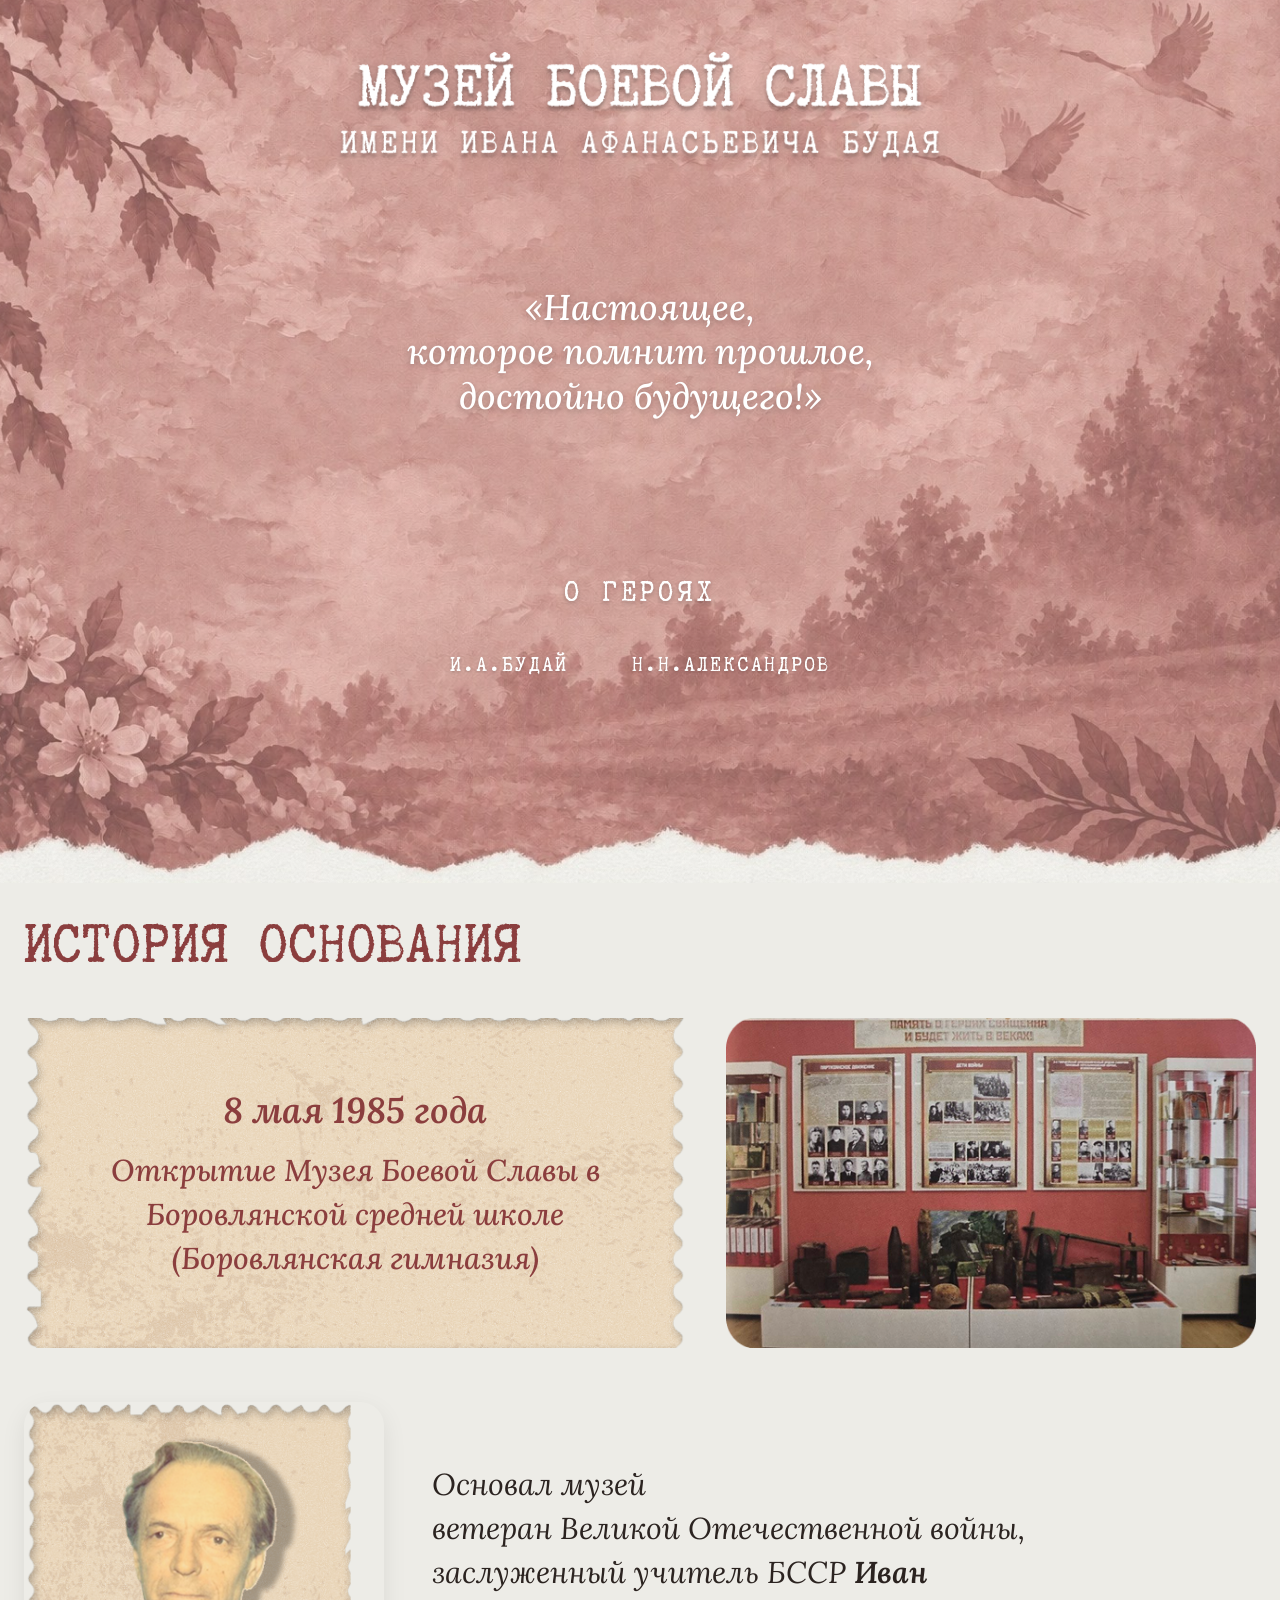
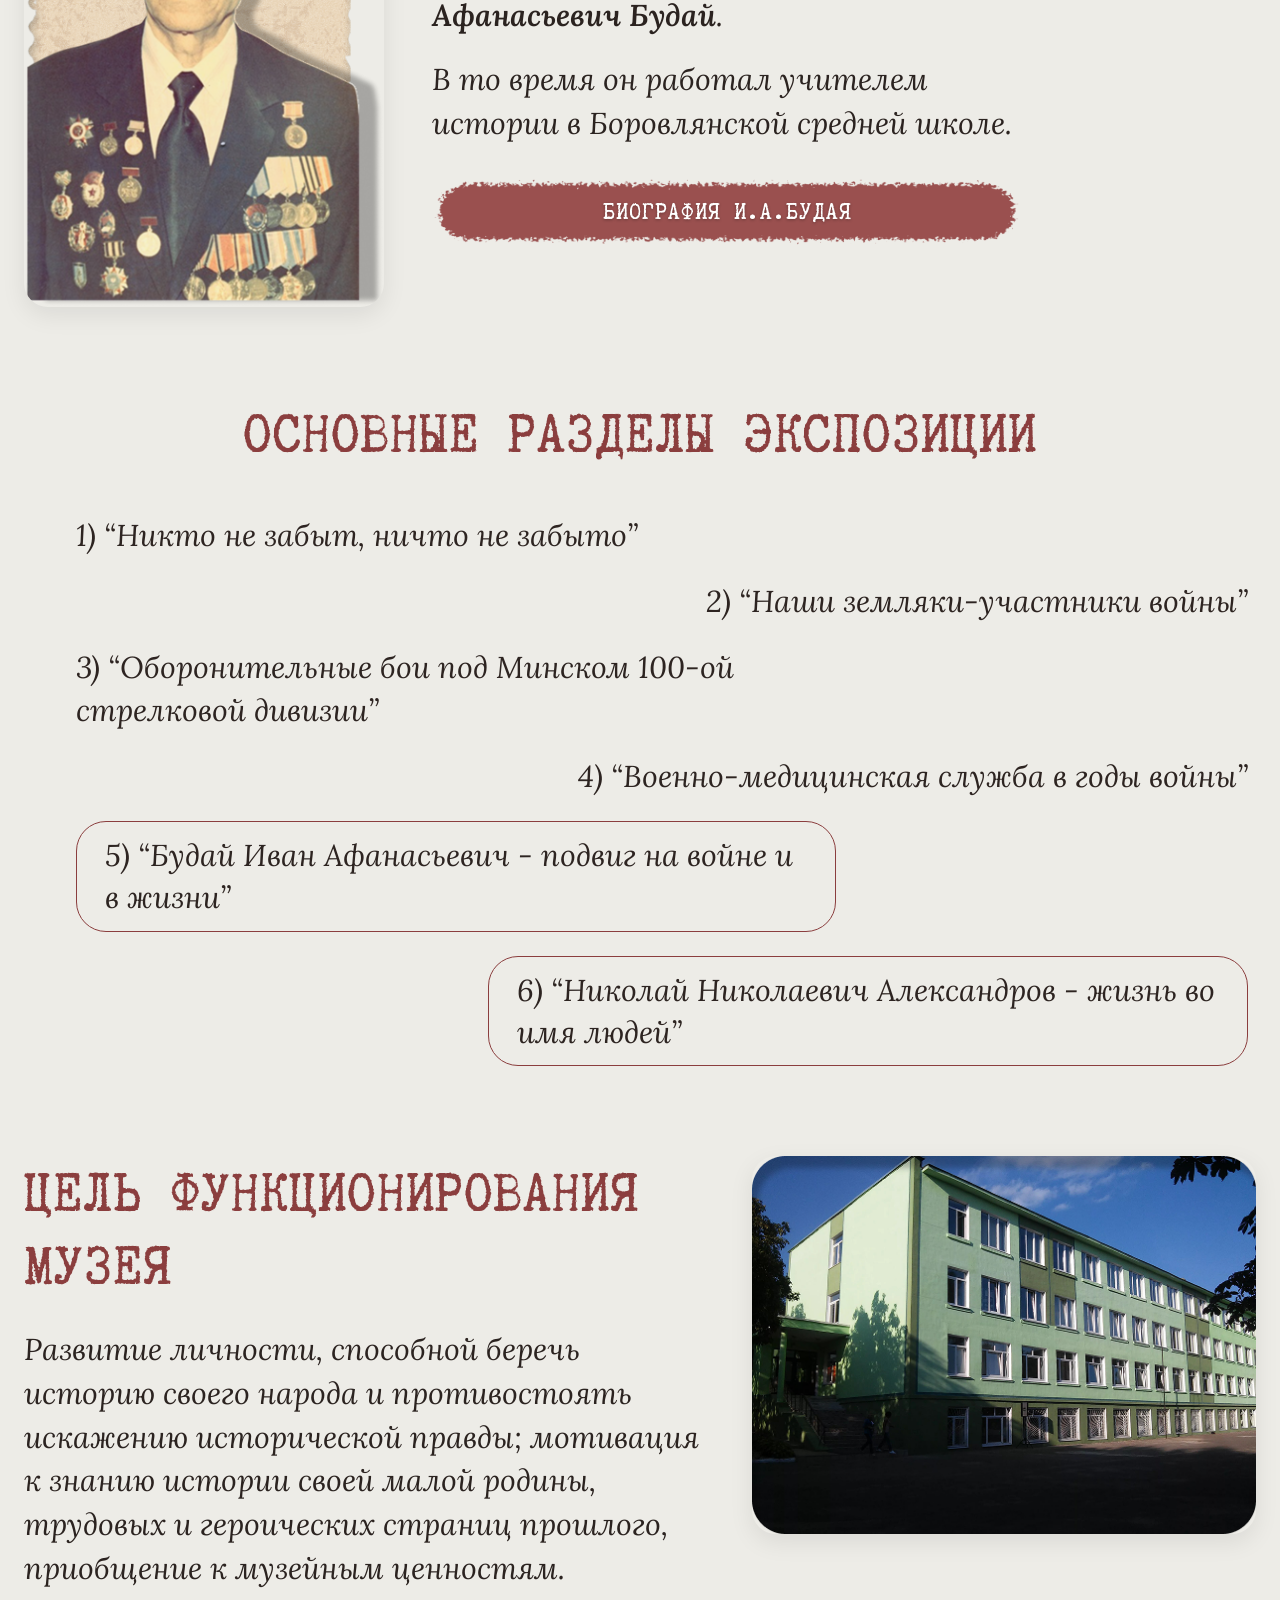
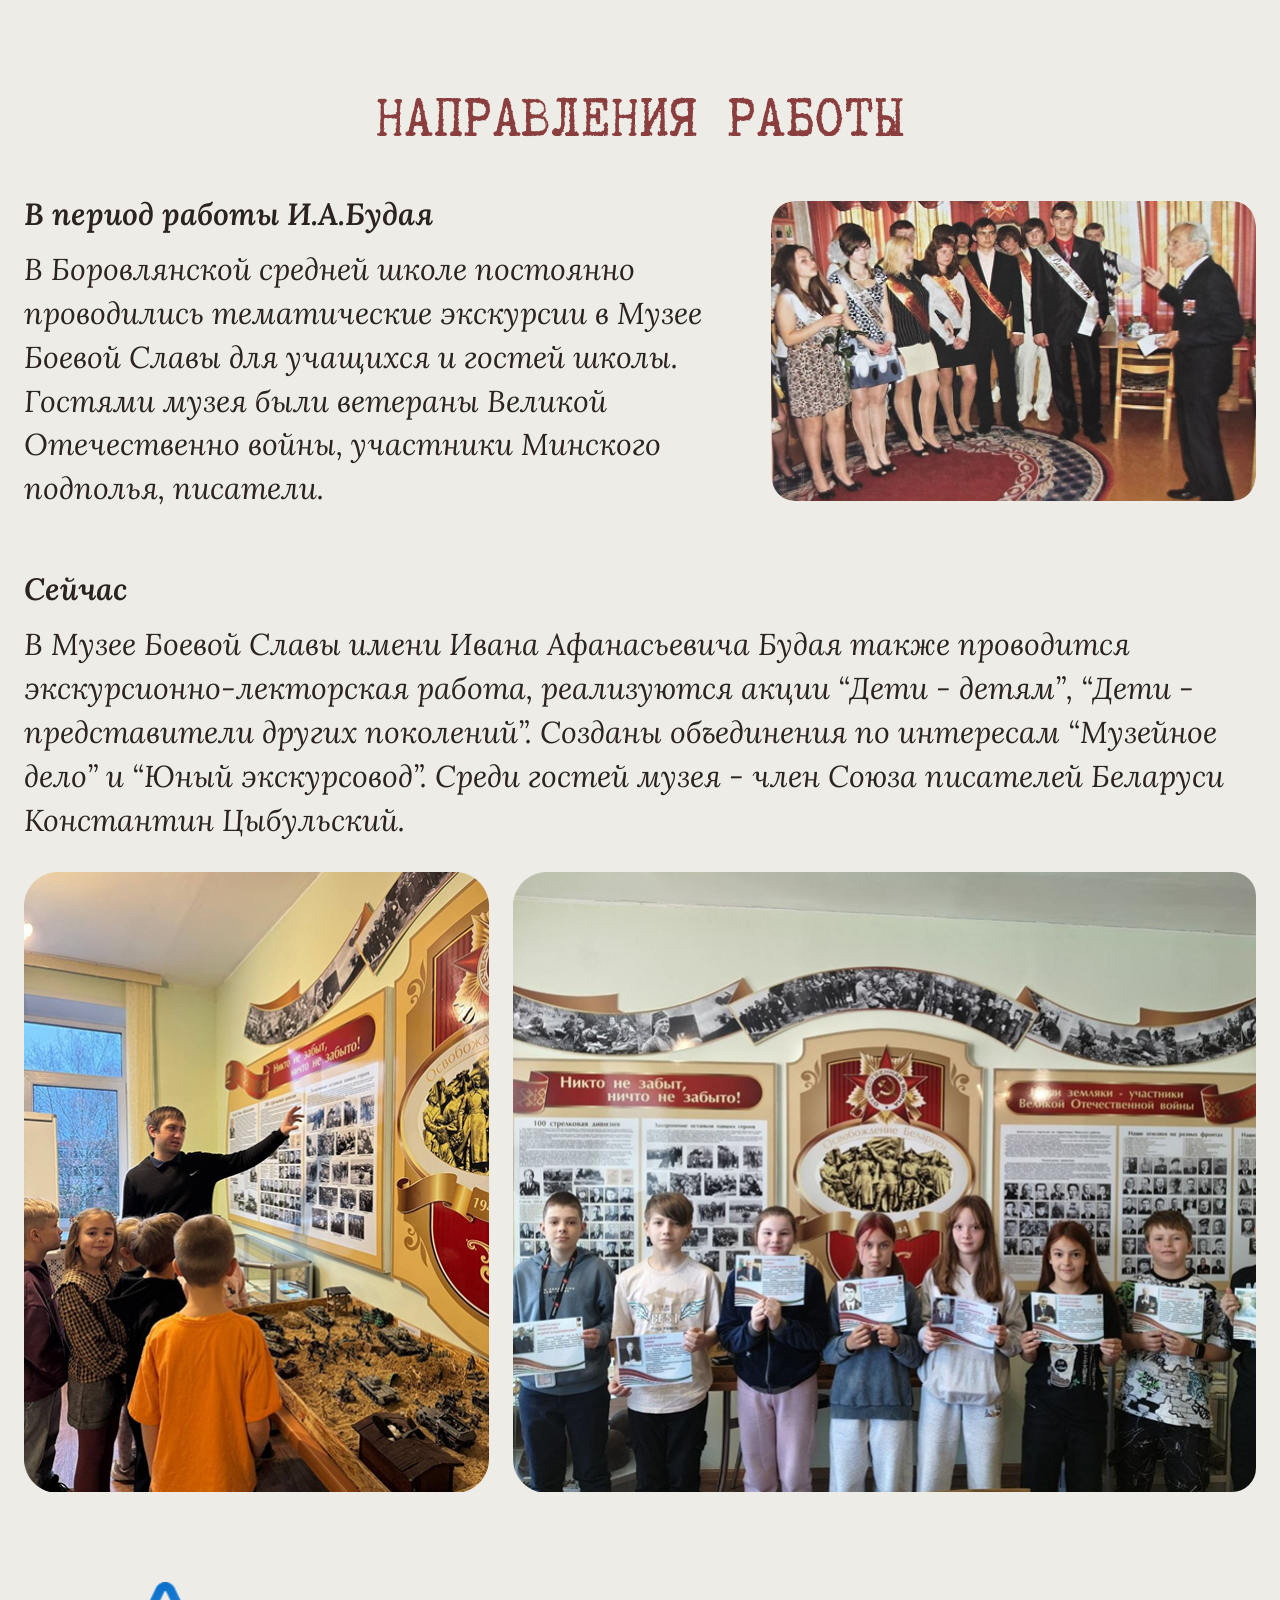
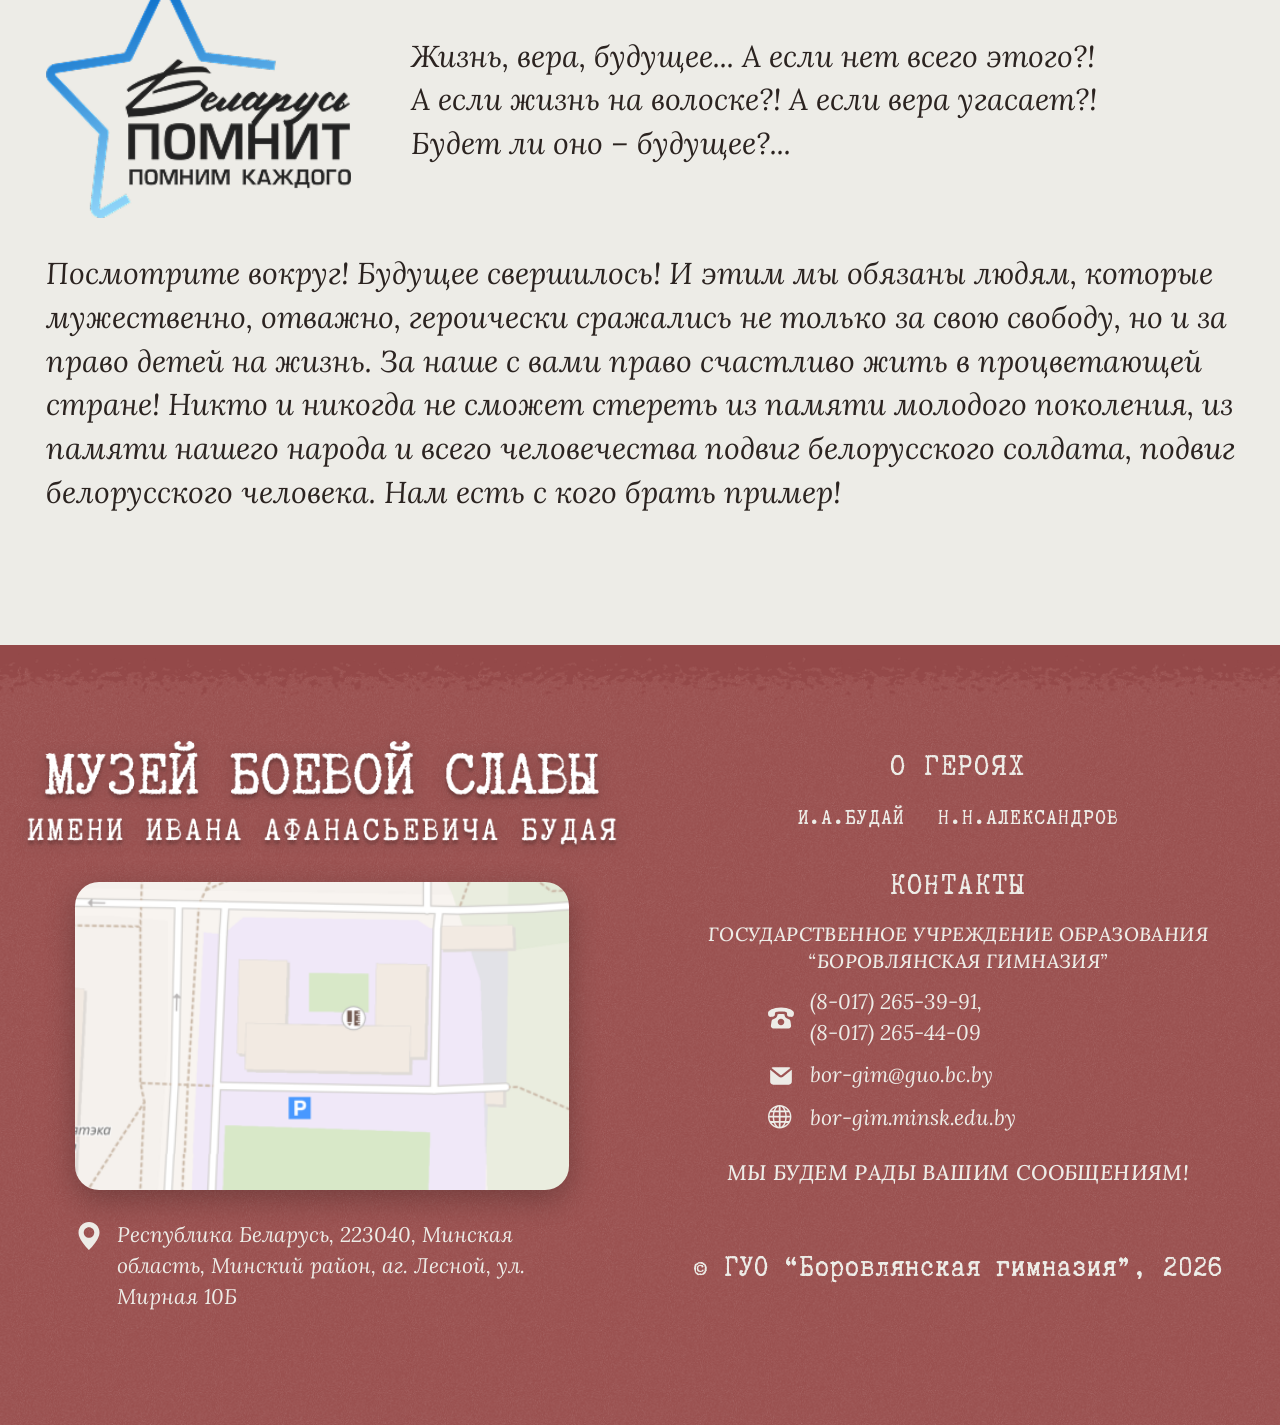
==== index.html @ c3d9b559 "Сайт музея Боевой Славы: вёрстка по новому прототипу" ====
<!DOCTYPE html>
<html lang="ru">
<head>
  <meta charset="UTF-8">
  <meta name="viewport" content="width=device-width, initial-scale=1.0">
  <title>Музей Боевой Славы имени Ивана Афанасьевича Будая</title>
  <meta name="description" content="Музей Боевой Славы имени Ивана Афанасьевича Будая в ГУО «Боровлянская гимназия» — история, экспозиция, герои.">
  <link rel="preload" as="image" href="assets/img/banner.png">
  <link rel="stylesheet" href="css/style.css?v=20261109-8">
  <link rel="icon" type="image/png" href="assets/img/logo.png">
</head>
<body>

  <!-- ======================================================================
       Шапка и главный баннер
       ====================================================================== -->
  <header class="header-banner">
    <div class="header-container">
      <a href="index.html" class="museum-logo" title="На главную">
        <img src="assets/img/logo.png" alt="Музей Боевой Славы имени Ивана Афанасьевича Будая" width="645" height="120">
      </a>

      <div class="header-quote">
        <div class="quote-text">
          «Настоящее,<br>
          которое помнит прошлое,<br>
          достойно будущего!»
        </div>
      </div>

      <nav class="header-heroes-nav" aria-label="Раздел героев">
        <div class="heroes-nav-title">О ГЕРОЯХ</div>
        <div class="heroes-buttons-row">
          <a href="budai.html" class="btn-hero-nav">И.А.БУДАЙ</a>
          <a href="aleksandrov.html" class="btn-hero-nav">Н.Н.АЛЕКСАНДРОВ</a>
        </div>
      </nav>
    </div>
  </header>

  <!-- ======================================================================
       Основное содержимое страницы
       ====================================================================== -->
  <main class="main-wrapper">

    <!-- Раздел: История основания -->
    <section class="section-block">
      <h2 class="section-title left">ИСТОРИЯ ОСНОВАНИЯ</h2>

      <div class="foundation-grid">
        <div class="paper-card home-foundation">
          <div class="date-badge">8 мая 1985 года</div>
          <div class="desc">
            Открытие Музея Боевой Славы в Боровлянской средней школе<br>
            (Боровлянская гимназия)
          </div>
        </div>

        <div class="carousel-wrapper" data-carousel="foundation">
          <div class="carousel-viewport">
            <div class="carousel-track">
              <div class="carousel-slide">
                <img src="assets/img/home/carousel_1/photo_1.png" alt="Экспозиция музея" width="572" height="358" loading="lazy" decoding="async">
              </div>
              <div class="carousel-slide">
                <img src="assets/img/home/carousel_1/photo_2.png" alt="Экспозиция музея" width="415" height="359" loading="lazy" decoding="async">
              </div>
              <div class="carousel-slide">
                <img src="assets/img/home/carousel_1/photo_3.png" alt="Экспозиция музея" width="511" height="359" loading="lazy" decoding="async">
              </div>
            </div>
          </div>
          <button class="carousel-btn prev" aria-label="Назад">
            <svg viewBox="0 0 24 24"><path d="M15.41 7.41L14 6l-6 6 6 6 1.41-1.41L10.83 12z"/></svg>
          </button>
          <button class="carousel-btn next" aria-label="Вперед">
            <svg viewBox="0 0 24 24"><path d="M10 6L8.59 7.41 13.17 12l-4.58 4.59L10 18l6-6z"/></svg>
          </button>
          <div class="carousel-dots"></div>
        </div>
      </div>

      <div class="founder-row">
        <img src="assets/img/home/portrait_budai.png" alt="Иван Афанасьевич Будай" class="founder-photo" data-caption="Основатель музея Иван Афанасьевич Будай" width="378" height="530" loading="lazy" decoding="async">
        <div class="founder-info">
          <p>Основал музей<br>ветеран Великой Отечественной войны, заслуженный учитель БССР <strong>Иван Афанасьевич Будай</strong>.</p>
          <p>В то время он работал учителем истории в Боровлянской средней школе.</p>
          <a href="budai.html" class="btn-bio-torn" title="Биография И.А.Будая">
            БИОГРАФИЯ И.А.БУДАЯ
          </a>
        </div>
      </div>
    </section>

    <!-- Раздел: Основные разделы экспозиции -->
    <section class="section-block">
      <h2 class="section-title center">ОСНОВНЫЕ РАЗДЕЛЫ ЭКСПОЗИЦИИ</h2>

      <div class="exposition-grid">
        <div class="expo-item">1) “Никто не забыт, ничто не забыто”</div>
        <div class="expo-item">2) “Наши земляки-участники войны”</div>
        <div class="expo-item">3) “Оборонительные бои под Минском 100-ой стрелковой дивизии”</div>
        <div class="expo-item">4) “Военно-медицинская служба в годы войны”</div>
        <a href="budai.html" class="expo-item pill-link">
          5) “Будай Иван Афанасьевич - подвиг на войне и в жизни”
        </a>
        <a href="aleksandrov.html" class="expo-item pill-link">
          6) “Николай Николаевич Александров - жизнь во имя людей”
        </a>
      </div>
    </section>

    <!-- Раздел: Цель функционирования музея -->
    <section class="section-block">
      <div class="purpose-grid">
        <div class="purpose-text-col">
          <h2 class="section-title left">ЦЕЛЬ ФУНКЦИОНИРОВАНИЯ МУЗЕЯ</h2>
          <div class="purpose-text">
            Развитие личности, способной беречь историю своего народа и противостоять искажению исторической правды; мотивация к знанию истории своей малой родины, трудовых и героических страниц прошлого, приобщение к музейным ценностям.
          </div>
        </div>
        <div>
          <img src="assets/img/home/gymnasium.png" alt="Здание Боровлянской гимназии" class="gymnasium-photo" data-caption="ГУО «Боровлянская гимназия»" width="508" height="381" loading="lazy" decoding="async">
        </div>
      </div>
    </section>

    <!-- Раздел: Направления работы -->
    <section class="section-block directions-block">
      <h2 class="section-title center">НАПРАВЛЕНИЯ РАБОТЫ</h2>

      <div class="direction-row">
        <div>
          <h3 class="subhead-title">В период работы И.А.Будая</h3>
          <p class="direction-text">
            В Боровлянской средней школе постоянно проводились тематические экскурсии в Музее Боевой Славы для учащихся и гостей школы. Гостями музея были ветераны Великой Отечественно войны, участники Минского подполья, писатели.
          </p>
        </div>

        <div class="carousel-wrapper" data-carousel="directions-past">
          <div class="carousel-viewport">
            <div class="carousel-track">
              <div class="carousel-slide">
                <img src="assets/img/home/carousel_2/photo_1.png" alt="Ветераны в музее" width="456" height="298" loading="lazy" decoding="async">
              </div>
              <div class="carousel-slide">
                <img src="assets/img/home/carousel_2/photo_2.png" alt="Ветераны в музее" width="391" height="298" loading="lazy" decoding="async">
              </div>
              <div class="carousel-slide">
                <img src="assets/img/home/carousel_2/photo_3.png" alt="Ветераны в музее" width="412" height="296" loading="lazy" decoding="async">
              </div>
              <div class="carousel-slide">
                <img src="assets/img/home/carousel_2/photo_4.png" alt="Ветераны в музее" width="400" height="298" loading="lazy" decoding="async">
              </div>
              <div class="carousel-slide">
                <img src="assets/img/home/carousel_2/photo_5.png" alt="Ветераны в музее" width="443" height="298" loading="lazy" decoding="async">
              </div>
              <div class="carousel-slide">
                <img src="assets/img/home/carousel_2/photo_6.png" alt="Ветераны в музее" width="493" height="296" loading="lazy" decoding="async">
              </div>
            </div>
          </div>
          <button class="carousel-btn prev" aria-label="Назад">
            <svg viewBox="0 0 24 24"><path d="M15.41 7.41L14 6l-6 6 6 6 1.41-1.41L10.83 12z"/></svg>
          </button>
          <button class="carousel-btn next" aria-label="Вперед">
            <svg viewBox="0 0 24 24"><path d="M10 6L8.59 7.41 13.17 12l-4.58 4.59L10 18l6-6z"/></svg>
          </button>
          <div class="carousel-dots"></div>
        </div>
      </div>

      <div class="direction-now-wrapper">
        <h3 class="subhead-title">Сейчас</h3>
        <p class="direction-text">
          В Музее Боевой Славы имени Ивана Афанасьевича Будая также проводится экскурсионно-лекторская работа, реализуются акции “Дети - детям”, “Дети - представители других поколений”. Созданы объединения по интересам “Музейное дело” и “Юный экскурсовод”. Среди гостей музея - член Союза писателей Беларуси Константин Цыбульский.
        </p>

        <div class="carousel-wrapper" data-carousel="directions-now">
          <div class="carousel-viewport">
            <div class="carousel-track">
              <div class="carousel-slide double-slide" style="--pair-cols: 464fr 827fr;">
                <img src="assets/img/home/carousel_3/photo_1.png" alt="Экскурсия в музее" width="464" height="619" loading="lazy" decoding="async">
                <img src="assets/img/home/carousel_3/photo_2.png" alt="Учащиеся в музее" width="827" height="620" loading="lazy" decoding="async">
              </div>
              <div class="carousel-slide double-slide">
                <img src="assets/img/home/carousel_3/photo_3.png" alt="Юные экскурсоводы" width="816" height="612" loading="lazy" decoding="async">
                <img src="assets/img/home/carousel_3/photo_4.png" alt="Экспозиция музея" width="816" height="612" loading="lazy" decoding="async">
              </div>
              <div class="carousel-slide double-slide is-single">
                <img src="assets/img/home/carousel_3/photo_5.png" alt="Награждение учащихся" width="837" height="617" loading="lazy" decoding="async">
              </div>
            </div>
          </div>
          <button class="carousel-btn prev" aria-label="Назад">
            <svg viewBox="0 0 24 24"><path d="M15.41 7.41L14 6l-6 6 6 6 1.41-1.41L10.83 12z"/></svg>
          </button>
          <button class="carousel-btn next" aria-label="Вперед">
            <svg viewBox="0 0 24 24"><path d="M10 6L8.59 7.41 13.17 12l-4.58 4.59L10 18l6-6z"/></svg>
          </button>
          <div class="carousel-dots"></div>
        </div>
      </div>
    </section>

    <!-- Раздел: Беларусь помнит -->
    <section class="section-block belarus-block">
      <div class="belarus-head">
        <img src="assets/img/belarus_pomnit_logo.png" alt="Беларусь помнит" class="belarus-logo" width="264" height="204" loading="lazy" decoding="async">
        <div class="belarus-quote">
          Жизнь, вера, будущее... А если нет всего этого?!<br>
          А если жизнь на волоске?! А если вера угасает?!<br>
          Будет ли оно – будущее?...
        </div>
      </div>
      <p class="belarus-text">
        Посмотрите вокруг! Будущее свершилось! И этим мы обязаны людям, которые мужественно, отважно, героически сражались не только за свою свободу, но и за право детей на жизнь. За наше с вами право счастливо жить в процветающей стране! Никто и никогда не сможет стереть из памяти молодого поколения, из памяти нашего народа и всего человечества подвиг белорусского солдата, подвиг белорусского человека. Нам есть с кого брать пример!
      </p>
    </section>

  </main>

  <!-- ======================================================================
       Подвал сайта (Footer)
       ====================================================================== -->
  <footer class="site-footer">
    <div class="footer-container">
      <div class="footer-main-grid">
        <!-- Левая колонка: Карта и адрес -->
        <div class="footer-left-col">
          <a href="index.html" class="museum-logo" title="На главную">
            <img src="assets/img/logo.png" alt="Музей Боевой Славы" width="645" height="120" loading="lazy" decoding="async">
          </a>

          <div class="footer-map-frame">
            <iframe
              src="https://yandex.by/map-widget/v1/?ll=27.683663%2C54.008259&z=16&pt=27.683663%2C54.008259%2Cpm2rdm&lang=ru_RU"
              title="Боровлянская гимназия на карте"
              allowfullscreen></iframe>
          </div>

          <div class="footer-address">
            <img src="assets/img/icons/geo.svg" alt="Адрес" loading="lazy" decoding="async">
            <span>Республика Беларусь, 223040, Минская область, Минский район, аг. Лесной, ул. Мирная 10Б</span>
          </div>
        </div>

        <!-- Правая колонка: Навигация и контакты -->
        <div class="footer-right-col">
          <div class="footer-nav-block">
            <div class="footer-block-title">О ГЕРОЯХ</div>
            <div class="footer-hero-links">
              <a href="budai.html">И.А.БУДАЙ</a>
              <a href="aleksandrov.html">Н.Н.АЛЕКСАНДРОВ</a>
            </div>
          </div>

          <div class="footer-contacts-block">
            <div class="footer-block-title">КОНТАКТЫ</div>
            <div class="footer-contacts-sub">ГОСУДАРСТВЕННОЕ УЧРЕЖДЕНИЕ ОБРАЗОВАНИЯ “БОРОВЛЯНСКАЯ ГИМНАЗИЯ”</div>

            <div class="footer-contact-row">
              <img src="assets/img/icons/phone.svg" alt="Телефон" loading="lazy" decoding="async">
              <span>(8-017) 265-39-91,<br>(8-017) 265-44-09</span>
            </div>

            <a href="mailto:bor-gim@guo.bc.by" class="footer-contact-row">
              <img src="assets/img/icons/email.svg" alt="Email" loading="lazy" decoding="async">
              <span>bor-gim@guo.bc.by</span>
            </a>

            <a href="https://bor-gim.minsk.edu.by" target="_blank" rel="noopener" class="footer-contact-row">
              <img src="assets/img/icons/website.svg" alt="Сайт" loading="lazy" decoding="async">
              <span>bor-gim.minsk.edu.by</span>
            </a>

            <div class="footer-welcome-msg">МЫ БУДЕМ РАДЫ ВАШИМ СООБЩЕНИЯМ!</div>
          </div>

          <div class="footer-copyright">
            &copy; ГУО “Боровлянская гимназия”, 2026
          </div>
        </div>
      </div>
    </div>
  </footer>

  <script src="js/script.js"></script>
</body>
</html>
---- css/style.css ----
/* ==========================================================================
   Музей Боевой Славы им. И. А. Будая — Стили
   Шрифты проекта: Truetypewriter PolyglOTT + Lora
   ========================================================================== */

@font-face {
  font-family: 'Truetypewriter';
  src: url('../fonts/Truetypewriter PolyglOTT.ttf') format('truetype');
  font-weight: normal;
  font-style: normal;
  font-display: swap;
}

@font-face {
  font-family: 'Lora';
  src: url('../fonts/Lora-Regular.ttf') format('truetype');
  font-weight: 400;
  font-style: normal;
  font-display: swap;
}

@font-face {
  font-family: 'Lora';
  src: url('../fonts/Lora-Italic.ttf') format('truetype');
  font-weight: 400;
  font-style: italic;
  font-display: swap;
}

@font-face {
  font-family: 'Lora';
  src: url('../fonts/Lora-Medium.ttf') format('truetype');
  font-weight: 500;
  font-style: normal;
  font-display: swap;
}

@font-face {
  font-family: 'Lora';
  src: url('../fonts/Lora-MediumItalic.ttf') format('truetype');
  font-weight: 500;
  font-style: italic;
  font-display: swap;
}

@font-face {
  font-family: 'Lora';
  src: url('../fonts/Lora-SemiBold.ttf') format('truetype');
  font-weight: 600;
  font-style: normal;
  font-display: swap;
}

@font-face {
  font-family: 'Lora';
  src: url('../fonts/Lora-SemiBoldItalic.ttf') format('truetype');
  font-weight: 600;
  font-style: italic;
  font-display: swap;
}

@font-face {
  font-family: 'Lora';
  src: url('../fonts/Lora-Bold.ttf') format('truetype');
  font-weight: 700;
  font-style: normal;
  font-display: swap;
}

@font-face {
  font-family: 'Lora';
  src: url('../fonts/Lora-BoldItalic.ttf') format('truetype');
  font-weight: 700;
  font-style: italic;
  font-display: swap;
}

:root {
  --bg-cream: #EDECE7;
  --red-terracotta: #944949;
  --red-dark: #7a3535;
  --red-title: #8B3E3E;
  --red-paper: #8B3E3E;
  --text-dark: #2B2320;
  --text-muted: #5A4E48;
  --text-white: #EDECE7;
  --font-typewriter: 'Truetypewriter', 'Courier New', monospace;
  --font-serif: 'Lora', Georgia, 'Times New Roman', serif;
  --container-width: 1376px;
  --radius-sm: 8px;
  --radius-md: 16px;
  --radius-lg: 24px;
  --radius-pill: 9999px;
  --shadow-card: 0 8px 24px rgba(0, 0, 0, 0.08);
  --shadow-hover: 0 12px 32px rgba(0, 0, 0, 0.14);
  --body-size: clamp(20px, 2.36vw, 34px);
}

*, *::before, *::after {
  box-sizing: border-box;
  margin: 0;
  padding: 0;
}

html {
  scroll-behavior: smooth;
  font-size: 16px;
}

body {
  background-color: var(--bg-cream);
  color: var(--text-dark);
  font-family: var(--font-serif);
  font-size: var(--body-size);
  font-style: italic;
  line-height: 1.45;
  -webkit-font-smoothing: antialiased;
  -moz-osx-font-smoothing: grayscale;
  overflow-x: hidden;
}

img {
  max-width: 100%;
  height: auto;
  display: block;
}

a {
  color: inherit;
  text-decoration: none;
}

/* ==========================================================================
   Header & Banner (с эффектом оторванной бумаги)
   ========================================================================== */
.header-banner {
  position: relative;
  width: 100%;
  min-height: 883px;
  background-image: url('../assets/img/banner.png');
  background-repeat: no-repeat;
  background-position: center bottom;
  background-size: cover;
  background-color: #B98782;
  display: flex;
  flex-direction: column;
  align-items: center;
  justify-content: flex-start;
  padding-top: 52px;
  padding-bottom: 0;
}

.header-container {
  width: 100%;
  max-width: var(--container-width);
  padding: 0 24px;
  display: flex;
  flex-direction: column;
  align-items: center;
  text-align: center;
}

.museum-logo {
  display: inline-block;
  margin-bottom: 112px;
  transition: transform 0.25s ease, opacity 0.25s ease;
}

.museum-logo:hover {
  transform: scale(1.02);
  opacity: 0.95;
}

.museum-logo img {
  width: 606px;
  max-width: 100%;
  height: auto;
  filter: drop-shadow(0 2px 8px rgba(0, 0, 0, 0.15));
}

.header-quote {
  position: relative;
  display: flex;
  align-items: center;
  justify-content: center;
  gap: 18px;
  max-width: 900px;
  min-height: 150px;
  margin-bottom: 140px;
}

.quote-icon {
  width: 30px;
  height: 30px;
  flex-shrink: 0;
  opacity: 0.95;
}

.quote-icon.quote-start {
  align-self: flex-start;
  margin-top: -4px;
}

.quote-icon.quote-end {
  align-self: flex-end;
  margin-bottom: -4px;
}

.quote-text {
  font-family: var(--font-serif);
  font-style: italic;
  font-size: clamp(26px, 2.8vw, 40px);
  line-height: 1.25;
  color: #FFFFFF;
  text-shadow: 0 2px 6px rgba(0, 0, 0, 0.25);
  font-weight: 500;
  text-align: center;
}

.quote-text strong {
  font-weight: 700;
  font-style: italic;
  display: block;
  letter-spacing: 0.3px;
}

.header-heroes-nav {
  display: flex;
  flex-direction: column;
  align-items: center;
  gap: 22px;
}

.heroes-nav-title {
  font-family: var(--font-typewriter);
  font-style: normal;
  font-size: clamp(24px, 2.65vw, 38px);
  letter-spacing: 4px;
  color: #FFFFFF;
  text-transform: uppercase;
  text-shadow: 0 2px 4px rgba(0, 0, 0, 0.25);
}

.heroes-buttons-row {
  display: flex;
  gap: 44px;
  align-items: center;
  justify-content: center;
  flex-wrap: wrap;
}

.btn-hero-nav {
  display: inline-flex;
  align-items: center;
  justify-content: center;
  padding: 8px 10px;
  border-radius: var(--radius-pill);
  font-family: var(--font-typewriter);
  font-style: normal;
  font-size: clamp(18px, 1.9vw, 27px);
  letter-spacing: 2px;
  color: #FFFFFF;
  border: none;
  background-color: transparent;
  transition: all 0.25s ease;
  text-shadow: 0 1px 3px rgba(0, 0, 0, 0.2);
  cursor: pointer;
}

.btn-hero-nav:hover {
  color: #FFFFFF;
  text-shadow: 0 1px 3px rgba(0, 0, 0, 0.45);
}

.btn-hero-nav.active {
  background-color: var(--red-terracotta);
  padding: 12px 28px;
  box-shadow: 0 4px 14px rgba(100, 30, 30, 0.4);
}

/* ==========================================================================
   Main Content Layout
   ========================================================================== */
.main-wrapper {
  width: 100%;
  max-width: var(--container-width);
  margin: 0 auto;
  padding: 24px 24px 90px 24px;
}

.section-block {
  margin-bottom: 90px;
}

.section-block:last-child {
  margin-bottom: 40px;
}

.section-title {
  font-family: var(--font-typewriter);
  font-style: normal;
  color: var(--red-title);
  font-size: clamp(32px, 5vw, 72px);
  line-height: 1.14;
  letter-spacing: 1px;
  text-transform: uppercase;
  margin-bottom: 38px;
  font-weight: normal;
}

.section-title.center {
  text-align: center;
}

.section-title.left {
  text-align: left;
}

.subhead-title {
  font-family: var(--font-serif);
  font-weight: 600;
  font-style: italic;
  font-size: clamp(23px, 2.4vw, 34px);
  color: var(--text-dark);
  margin-bottom: 12px;
}

/* ==========================================================================
   Paper Parchment Cards
   ========================================================================== */
.paper-card {
  position: relative;
  background-repeat: no-repeat;
  background-size: 100% 100%;
  background-position: center;
  display: flex;
  flex-direction: column;
  justify-content: center;
  box-sizing: border-box;
  font-weight: 500;
  font-style: italic;
  color: var(--red-paper);
  font-size: var(--body-size);
  line-height: 1.45;
}

.paper-card strong,
.paper-card b {
  font-weight: 600;
  color: var(--red-paper);
}

.paper-card.home-foundation {
  background-image: url('../assets/img/home/paper_1.png');
  width: 100%;
  min-height: 330px;
  padding: 44px 52px;
  text-align: center;
}

.paper-card.home-foundation .date-badge {
  font-family: var(--font-serif);
  font-style: italic;
  font-size: clamp(28px, 2.8vw, 40px);
  font-weight: 600;
  color: var(--red-paper);
  margin-bottom: 12px;
}

.paper-card.home-foundation .desc {
  font-family: var(--font-serif);
  font-style: italic;
  font-size: var(--body-size);
  font-weight: 500;
  line-height: 1.45;
  color: var(--red-paper);
}

/* Budai paper cards */
.paper-card.budai-p1 {
  background-image: url('../assets/img/budai/paper_1.png');
  min-height: 260px;
  padding: 36px 48px;
  margin-top: 16px;
  text-align: center;
  font-size: var(--body-size);
}

.paper-card.budai-p2 {
  background-image: url('../assets/img/budai/paper_2.png');
  min-height: 700px;
  padding: 48px 46px;
  font-size: var(--body-size);
  line-height: 1.45;
}

.paper-card.budai-p3 {
  background-image: url('../assets/img/budai/paper_3.png');
  width: 100%;
  min-height: 380px;
  padding: 50px 58px;
  margin: 34px 0;
  font-size: var(--body-size);
  line-height: 1.45;
  text-align: center;
}

/* Aleksandrov paper cards */
.paper-card.alek-p1 {
  background-image: url('../assets/img/aleksandrov/paper_1.png');
  width: 100%;
  min-height: 320px;
  padding: 46px 66px;
  margin: 30px 0;
  font-size: var(--body-size);
  line-height: 1.45;
  text-align: center;
}

.paper-card.alek-p2 {
  background-image: url('../assets/img/aleksandrov/paper_2.png');
  width: 100%;
  min-height: 320px;
  padding: 46px 66px;
  margin: 30px 0;
  font-size: var(--body-size);
  line-height: 1.45;
  text-align: center;
}

/* ==========================================================================
   Home Page Specific Sections
   ========================================================================== */
.foundation-grid {
  display: grid;
  grid-template-columns: 1.25fr 1fr;
  gap: 40px;
  align-items: center;
  margin-bottom: 54px;
}

.founder-row {
  display: grid;
  grid-template-columns: 360px 1fr;
  gap: 48px;
  align-items: center;
}

.founder-photo {
  width: 100%;
  border-radius: var(--radius-lg);
  box-shadow: var(--shadow-card);
  transition: transform 0.3s ease;
  cursor: pointer;
}

.founder-photo:hover {
  transform: scale(1.02);
}

.founder-info {
  display: flex;
  flex-direction: column;
  gap: 20px;
  max-width: 720px;
}

.founder-info p {
  font-size: var(--body-size);
  line-height: 1.45;
  color: var(--text-dark);
  max-width: 600px;
}

.founder-info strong {
  font-weight: 600;
}

.btn-bio-torn {
  display: inline-flex;
  align-items: center;
  justify-content: center;
  background-image: url('../assets/img/home/button_bio_budai.png');
  background-repeat: no-repeat;
  background-size: 100% 100%;
  width: 590px;
  max-width: 100%;
  height: 68px;
  color: #FFFFFF;
  font-family: var(--font-typewriter);
  font-style: normal;
  font-size: clamp(20px, 2.1vw, 30px);
  letter-spacing: 1px;
  text-shadow: 0 1px 3px rgba(0, 0, 0, 0.3);
  margin-top: 12px;
  transition: transform 0.25s ease, filter 0.25s ease;
  cursor: pointer;
}

.btn-bio-torn:hover {
  transform: translateY(-2px) scale(1.02);
  filter: brightness(1.08);
}

/* Sections of Exposition — расположение как в прототипе */
.exposition-grid {
  display: flex;
  flex-direction: column;
  gap: 24px;
  margin: 44px 0;
}

.expo-item {
  font-family: var(--font-serif);
  font-size: clamp(22px, 2.36vw, 34px);
  font-style: italic;
  font-weight: 400;
  color: #2D2421;
  line-height: 1.4;
  display: flex;
  align-items: center;
  width: fit-content;
  max-width: 760px;
}

.exposition-grid > .expo-item:nth-child(odd) {
  align-self: flex-start;
  margin-left: 52px;
}

.exposition-grid > .expo-item:nth-child(even) {
  align-self: flex-end;
  margin-right: 8px;
}

.expo-item.pill-link {
  display: inline-flex;
  padding: 12px 28px;
  border: 1.5px solid var(--red-title);
  border-radius: 30px;
  transition: all 0.25s ease;
  text-decoration: none;
  cursor: pointer;
  background-color: transparent;
}

.expo-item.pill-link:hover {
  background-color: var(--red-terracotta);
  border-color: var(--red-terracotta);
  color: #FFFFFF;
}

/* Museum Purpose */
.purpose-grid {
  display: grid;
  grid-template-columns: 1.35fr 1fr;
  gap: 48px;
  align-items: start;
}

.purpose-text-col .section-title {
  margin-bottom: 26px;
}

.purpose-text {
  font-size: var(--body-size);
  line-height: 1.45;
  color: var(--text-dark);
  font-style: italic;
}

.gymnasium-photo {
  width: 100%;
  border-radius: var(--radius-lg);
  box-shadow: var(--shadow-card);
  cursor: pointer;
  transition: transform 0.3s ease;
}

.gymnasium-photo:hover {
  transform: scale(1.02);
}

/* Work Directions */
.directions-block {
  margin-top: 30px;
}

.direction-row {
  display: grid;
  grid-template-columns: 1.45fr 1fr;
  gap: 44px;
  align-items: center;
  margin-bottom: 56px;
}

.direction-text {
  font-size: var(--body-size);
  line-height: 1.45;
  font-style: italic;
}

.direction-now-wrapper {
  margin-top: 40px;
}

.direction-now-wrapper .direction-text {
  margin-bottom: 30px;
}

/* Блок «Беларусь помнит» */
.belarus-block {
  margin-top: 10px;
  padding-left: 22px;
}

.belarus-head {
  display: flex;
  align-items: center;
  gap: 60px;
  margin-bottom: 34px;
}

.belarus-logo {
  width: 305px;
  max-width: 100%;
  flex-shrink: 0;
}

.belarus-quote {
  font-size: var(--body-size);
  line-height: 1.45;
  font-style: italic;
  color: var(--text-dark);
}

.belarus-text {
  font-size: var(--body-size);
  line-height: 1.45;
  font-style: italic;
  color: var(--text-dark);
}

/* ==========================================================================
   Carousels (Sliders)
   ========================================================================== */
.carousel-wrapper {
  position: relative;
  width: 100%;
  border-radius: var(--radius-lg);
  overflow: hidden;
  background-color: transparent;
}

.carousel-viewport {
  width: 100%;
  overflow: hidden;
  position: relative;
}

.carousel-track {
  display: flex;
  transition: transform 0.45s cubic-bezier(0.25, 1, 0.5, 1);
  will-change: transform;
}

.carousel-slide {
  min-width: 100%;
  flex-shrink: 0;
  position: relative;
}

.carousel-slide img {
  width: 100%;
  height: 330px;
  object-fit: cover;
  object-position: center;
  display: block;
  cursor: zoom-in;
  border-radius: var(--radius-lg);
  transition: transform 0.3s ease;
}

.carousel-slide img:hover {
  transform: scale(1.015);
}

.carousel-wrapper[data-carousel="directions-past"] .carousel-slide img {
  height: 300px;
}

/* Нижняя карусель на главной — две фотографии в полный размер */
.carousel-wrapper[data-carousel="directions-now"] {
  border-radius: 0;
  overflow: visible;
}

.carousel-wrapper[data-carousel="directions-now"] .carousel-viewport {
  overflow: hidden;
  border-radius: var(--radius-lg);
}

.carousel-slide.double-slide {
  display: grid;
  grid-template-columns: var(--pair-cols, 1fr 1fr);
  gap: 24px;
  align-items: stretch;
  height: 620px;
}

.carousel-slide.double-slide img {
  width: 100%;
  height: 100%;
  object-fit: cover;
  object-position: center;
  border-radius: var(--radius-lg);
}

.carousel-slide.double-slide.is-single {
  display: flex;
  justify-content: center;
  align-items: stretch;
  background-color: transparent;
}

.carousel-slide.double-slide.is-single img {
  width: auto;
  max-width: 100%;
  height: 100%;
  object-fit: contain;
}

.carousel-btn {
  position: absolute;
  top: 50%;
  transform: translateY(-50%);
  width: 48px;
  height: 48px;
  border-radius: 50%;
  background-color: rgba(43, 35, 32, 0.55);
  border: 1.5px solid rgba(255, 255, 255, 0.75);
  color: #FFFFFF;
  display: flex;
  align-items: center;
  justify-content: center;
  cursor: pointer;
  z-index: 10;
  transition: opacity 0.25s ease, background-color 0.25s ease;
  backdrop-filter: blur(4px);
  opacity: 0;
}

.carousel-wrapper:hover .carousel-btn,
.carousel-wrapper:focus-within .carousel-btn {
  opacity: 1;
}

.carousel-btn:hover {
  background-color: var(--red-terracotta);
  border-color: #FFFFFF;
}

.carousel-btn.prev {
  left: 16px;
}

.carousel-btn.next {
  right: 16px;
}

.carousel-btn svg {
  width: 22px;
  height: 22px;
  fill: currentColor;
}

.carousel-dots {
  display: none;
}

/* ==========================================================================
   Biography Pages Styles (Budai & Aleksandrov)
   ========================================================================== */
.bio-top-grid {
  display: grid;
  grid-template-columns: 360px 1fr;
  gap: 52px;
  align-items: flex-start;
  margin-bottom: 32px;
}

.bio-portrait {
  width: 100%;
  height: auto;
  border-radius: var(--radius-lg);
  box-shadow: var(--shadow-card);
  cursor: zoom-in;
  transition: transform 0.3s ease;
}

.bio-portrait:hover {
  transform: scale(1.02);
}

.bio-paragraphs {
  display: flex;
  flex-direction: column;
  gap: 24px;
}

.bio-paragraphs p {
  font-size: var(--body-size);
  line-height: 1.55;
  color: var(--text-dark);
  font-style: italic;
}

.bio-paragraphs strong {
  font-weight: 600;
}

.two-col-layout {
  display: grid;
  grid-template-columns: 1fr 1fr;
  gap: 40px;
  align-items: center;
  margin: 30px 0;
}

.two-col-layout--text-wide {
  grid-template-columns: 1.55fr 1fr;
}

.photo-caption-block {
  display: flex;
  flex-direction: column;
  align-items: center;
  text-align: center;
  margin: 24px 0;
}

.photo-caption-block img {
  border-radius: var(--radius-lg);
  box-shadow: var(--shadow-card);
  cursor: zoom-in;
  margin-bottom: 12px;
  transition: transform 0.3s ease;
  max-width: 100%;
  height: auto;
}

.photo-caption-block img:hover {
  transform: scale(1.02);
}

.photo-caption-block .caption-text {
  font-size: clamp(21px, 2.1vw, 30px);
  font-style: italic;
  font-weight: 500;
  color: var(--red-paper);
  line-height: 1.4;
}

/* Две фотографии рядом, как в прототипе */
.duo-photo-row {
  display: flex;
  justify-content: center;
  align-items: flex-start;
  gap: 24px;
  flex-wrap: wrap;
}

.duo-photo-row img {
  height: 460px;
  width: auto;
  max-width: 100%;
  border-radius: var(--radius-lg);
  box-shadow: var(--shadow-card);
  cursor: zoom-in;
  object-fit: contain;
}

/* Фото с подписью сбоку */
.photo-side-caption {
  display: grid;
  grid-template-columns: 1.05fr 1fr;
  gap: 44px;
  align-items: center;
  margin: 34px 0;
}

.photo-side-caption img {
  width: 100%;
  height: auto;
  border-radius: var(--radius-lg);
  box-shadow: var(--shadow-card);
  cursor: zoom-in;
}

.photo-side-caption .caption-text {
  font-size: clamp(21px, 2.1vw, 30px);
  font-style: italic;
  font-weight: 500;
  color: var(--red-paper);
  text-align: center;
  line-height: 1.4;
}

.photo-side-caption--wide {
  grid-template-columns: 1.4fr 1fr;
}

/* Удостоверение главного онколога */
.certificate-block {
  max-width: 1020px;
  margin: 34px auto;
}

.certificate-block img {
  width: 100%;
  height: auto;
}

/* Две фотографии с одинаковой высотой */
.photo-grid-2col.photos-equal {
  grid-template-columns: 587fr 673fr;
  align-items: start;
}

.photo-grid-2col.photos-equal .photo-caption-block {
  margin: 0;
}

.photo-grid-2col.photos-equal .photo-caption-block img {
  width: 100%;
  height: 435px;
  object-fit: cover;
  object-position: center;
}

/* Timeline Activity */
.timeline-list {
  display: flex;
  flex-direction: column;
  gap: 34px;
  margin: 44px 0;
  max-width: 100%;
  text-align: left;
}

.timeline-item-title {
  font-family: var(--font-typewriter);
  font-style: normal;
  font-size: clamp(27px, 2.65vw, 38px);
  color: var(--text-dark);
  margin-bottom: 6px;
  text-align: center;
}

.timeline-item-desc {
  font-size: var(--body-size);
  line-height: 1.5;
  color: var(--text-dark);
  font-style: italic;
}

/* Photo Grids */
.photo-grid-2x2 {
  display: grid;
  grid-template-columns: 1fr 1fr;
  gap: 24px;
  margin: 40px 0;
  align-items: start;
}

.photo-grid-2x2 img {
  width: 100%;
  height: auto;
  border-radius: var(--radius-lg);
  box-shadow: var(--shadow-card);
  cursor: zoom-in;
  transition: transform 0.3s ease;
}

.photo-grid-2x2 img:hover {
  transform: scale(1.025);
}

/* Мозаика из четырёх фото (страница Будая) */
.photo-grid-mosaic {
  display: grid;
  grid-template-columns: repeat(6, 1fr);
  gap: 24px;
  margin: 40px auto;
  max-width: 1130px;
  align-items: start;
}

.photo-grid-mosaic img {
  width: 100%;
  height: auto;
  border-radius: var(--radius-lg);
  box-shadow: var(--shadow-card);
  cursor: zoom-in;
  transition: transform 0.3s ease;
}

.photo-grid-mosaic img:hover {
  transform: scale(1.02);
}

.photo-grid-mosaic img:nth-child(1) { grid-column: span 2; }
.photo-grid-mosaic img:nth-child(2) { grid-column: span 4; }
.photo-grid-mosaic img:nth-child(3) { grid-column: span 4; }
.photo-grid-mosaic img:nth-child(4) { grid-column: span 2; }

.photo-grid-2col {
  display: grid;
  grid-template-columns: 1fr 1fr;
  gap: 24px;
  margin: 40px 0;
  align-items: start;
}

.photo-grid-2col img {
  width: 100%;
  height: auto;
  border-radius: var(--radius-lg);
  box-shadow: var(--shadow-card);
  cursor: zoom-in;
  transition: transform 0.3s ease;
}

.photo-grid-2col img:hover {
  transform: scale(1.025);
}

/* Awards block */
.awards-block {
  max-width: 100%;
  margin: 0 auto;
  text-align: center;
}

.awards-subtitle {
  font-family: var(--font-typewriter);
  font-style: normal;
  font-weight: normal;
  font-size: clamp(27px, 2.65vw, 38px);
  color: var(--text-dark);
  margin-top: 38px;
  margin-bottom: 14px;
}

.awards-text {
  font-size: var(--body-size);
  line-height: 1.55;
  color: var(--text-dark);
  font-style: italic;
  margin-bottom: 12px;
}

.awards-list {
  list-style: none;
  display: flex;
  flex-direction: column;
  gap: 6px;
  font-style: italic;
}

.awards-list li {
  font-size: var(--body-size);
  line-height: 1.55;
}

.awards-list strong {
  font-weight: 600;
}

/* Single large featured photo */
.featured-single-photo {
  max-width: 840px;
  margin: 38px auto;
  text-align: center;
}

.featured-single-photo--full {
  max-width: 100%;
}

.featured-single-photo img {
  width: 100%;
  height: auto;
  border-radius: var(--radius-lg);
  box-shadow: var(--shadow-card);
  cursor: zoom-in;
  transition: transform 0.3s ease;
}

.featured-single-photo img:hover {
  transform: scale(1.01);
}

/* ==========================================================================
   Footer
   ========================================================================== */
.site-footer {
  width: 100%;
  min-height: 780px;
  background-image: url('../assets/img/footer.png');
  background-repeat: no-repeat;
  background-position: center top;
  background-size: cover;
  background-color: var(--red-terracotta);
  color: #EDECE7;
  padding-top: 78px;
  padding-bottom: 44px;
  display: flex;
  flex-direction: column;
  justify-content: space-between;
}

.footer-container {
  width: 100%;
  max-width: 1376px;
  margin: 0 auto;
  padding: 0 24px;
}

.footer-main-grid {
  display: grid;
  grid-template-columns: 1fr 1fr;
  gap: 40px;
  align-items: flex-start;
  margin-top: 18px;
}

.footer-left-col {
  display: flex;
  flex-direction: column;
  align-items: center;
  text-align: center;
  gap: 30px;
}

.footer-left-col .museum-logo {
  margin-bottom: 0;
}

.footer-left-col .museum-logo img {
  width: 600px;
  max-width: 100%;
}

.footer-map-frame {
  width: 100%;
  max-width: 494px;
  aspect-ratio: 16 / 10;
  border-radius: var(--radius-lg);
  overflow: hidden;
  box-shadow: 0 10px 30px rgba(0, 0, 0, 0.25);
  background-color: #FFFFFF;
  background-image: url('../assets/img/map.png');
  background-size: cover;
  background-position: center;
}

.footer-map-frame iframe {
  display: block;
  width: 100%;
  height: 100%;
  border: 0;
}

.footer-address {
  display: flex;
  align-items: flex-start;
  gap: 14px;
  font-size: clamp(18px, 1.65vw, 24px);
  line-height: 1.45;
  color: #EDECE7;
  max-width: 494px;
  text-align: left;
  font-style: italic;
}

.footer-address img {
  width: 28px;
  height: 28px;
  flex-shrink: 0;
  margin-top: 2px;
}

.footer-right-col {
  display: flex;
  flex-direction: column;
  align-items: center;
  text-align: center;
  gap: 26px;
}

.footer-nav-block {
  display: flex;
  flex-direction: column;
  align-items: center;
  gap: 10px;
}

.footer-block-title {
  font-family: var(--font-typewriter);
  font-style: normal;
  font-size: clamp(27px, 2.65vw, 38px);
  letter-spacing: 2px;
  color: #EDECE7;
  text-transform: uppercase;
}

.footer-hero-links {
  display: flex;
  gap: 34px;
  font-family: var(--font-typewriter);
  font-style: normal;
  font-size: clamp(19px, 1.85vw, 27px);
  letter-spacing: 1px;
  justify-content: center;
  flex-wrap: wrap;
}

.footer-hero-links a {
  transition: color 0.2s ease, text-decoration 0.2s ease;
}

.footer-hero-links a:hover {
  text-decoration: underline;
  color: #FFFFFF;
}

.footer-contacts-block {
  display: flex;
  flex-direction: column;
  align-items: center;
  gap: 12px;
}

.footer-contacts-sub {
  font-family: var(--font-serif);
  font-size: clamp(17px, 1.5vw, 21px);
  letter-spacing: 0.4px;
  line-height: 1.4;
  color: #EDECE7;
  font-weight: 500;
  font-style: italic;
  max-width: 540px;
}

.footer-contact-row {
  display: flex;
  align-items: center;
  gap: 16px;
  width: 100%;
  max-width: 380px;
  font-size: clamp(18px, 1.65vw, 24px);
  color: #EDECE7;
  transition: opacity 0.2s ease;
  font-style: italic;
  text-align: left;
}

.footer-contact-row:hover {
  opacity: 0.85;
}

.footer-contact-row img {
  width: 26px;
  height: 26px;
  flex-shrink: 0;
}

.footer-welcome-msg {
  font-family: var(--font-serif);
  font-size: clamp(18px, 1.65vw, 24px);
  font-weight: 500;
  letter-spacing: 0.4px;
  color: #EDECE7;
  margin-top: 12px;
  font-style: italic;
}

.footer-copyright {
  text-align: center;
  font-family: var(--font-typewriter);
  font-style: normal;
  font-size: clamp(22px, 2.5vw, 36px);
  letter-spacing: 1px;
  color: #EDECE7;
  margin-top: 30px;
}

/* ==========================================================================
   Lightbox Modal
   ========================================================================== */
.lightbox-modal {
  position: fixed;
  inset: 0;
  background-color: rgba(0, 0, 0, 0.88);
  backdrop-filter: blur(8px);
  z-index: 1000;
  display: none;
  align-items: center;
  justify-content: center;
  padding: 30px;
  opacity: 0;
  transition: opacity 0.3s ease;
}

.lightbox-modal.active {
  display: flex;
  opacity: 1;
}

.lightbox-content {
  position: relative;
  max-width: 90vw;
  max-height: 85vh;
  display: flex;
  flex-direction: column;
  align-items: center;
}

.lightbox-img {
  max-width: 100%;
  max-height: 80vh;
  object-fit: contain;
  border-radius: var(--radius-sm);
  box-shadow: 0 16px 48px rgba(0, 0, 0, 0.5);
}

.lightbox-caption {
  margin-top: 16px;
  font-size: 22px;
  color: #FFFFFF;
  text-align: center;
  font-style: italic;
  max-width: 800px;
}

.lightbox-caption:empty {
  display: none;
}

.lightbox-close {
  position: absolute;
  top: -45px;
  right: 0;
  width: 36px;
  height: 36px;
  background: none;
  border: none;
  color: #FFFFFF;
  font-size: 36px;
  line-height: 1;
  cursor: pointer;
  display: flex;
  align-items: center;
  justify-content: center;
  transition: transform 0.2s ease, opacity 0.2s ease;
}

.lightbox-close:hover {
  transform: scale(1.15);
  opacity: 0.8;
}

/* ==========================================================================
   Responsive Adaptations
   ========================================================================== */
@media (max-width: 1200px) {
  .header-banner {
    min-height: 760px;
    padding-top: 42px;
  }
  .museum-logo {
    margin-bottom: 80px;
  }
  .header-quote {
    margin-bottom: 100px;
  }
  .main-wrapper {
    padding-top: 40px;
  }
}

@media (max-width: 1024px) {
  .section-title {
    font-size: clamp(32px, 5vw, 56px);
  }
  .foundation-grid,
  .founder-row,
  .purpose-grid,
  .direction-row,
  .bio-top-grid,
  .two-col-layout,
  .photo-grid-2x2,
  .photo-grid-2col,
  .photo-side-caption,
  .footer-main-grid {
    grid-template-columns: 1fr;
    gap: 32px;
  }
  .founder-photo {
    max-width: 340px;
    margin: 0 auto;
  }
  .founder-info {
    max-width: 100%;
  }
  .founder-info p {
    max-width: 100%;
  }
  .bio-portrait {
    max-width: 360px;
    margin: 0 auto;
  }
  .paper-card.home-foundation,
  .paper-card.budai-p1,
  .paper-card.budai-p2,
  .paper-card.budai-p3,
  .paper-card.alek-p1,
  .paper-card.alek-p2 {
    background-size: cover;
    border-radius: var(--radius-md);
  }
  .photo-grid-2col.photos-equal {
    grid-template-columns: 1fr;
  }
  .photo-grid-2col.photos-equal .photo-caption-block img {
    height: auto;
  }
  .exposition-grid > .expo-item:nth-child(odd) {
    margin-left: 24px;
  }
  .exposition-grid > .expo-item:nth-child(even) {
    margin-right: 0;
    align-self: flex-end;
  }
  .photo-grid-mosaic {
    grid-template-columns: 1fr 1fr;
  }
  .photo-grid-mosaic img:nth-child(n) {
    grid-column: span 1;
  }
  .carousel-slide.double-slide {
    height: 460px;
  }
  .footer-left-col {
    order: 0;
  }
  .footer-right-col {
    order: 1;
  }
}

@media (max-width: 768px) {
  :root {
    --body-size: 20px;
  }
  .header-banner {
    min-height: 640px;
    padding-top: 30px;
    background-size: cover;
  }
  .header-container {
    padding: 0 18px;
  }
  .museum-logo {
    margin-bottom: 40px;
  }
  .museum-logo img {
    width: 340px;
  }
  .header-quote {
    flex-direction: column;
    gap: 8px;
    margin-bottom: 52px;
    max-width: 100%;
  }
  .quote-text {
    font-size: 23px;
  }
  .quote-icon {
    display: none;
  }
  .header-heroes-nav {
    gap: 14px;
  }
  .heroes-nav-title {
    font-size: 25px;
    letter-spacing: 3px;
  }
  .btn-hero-nav {
    font-size: 18px;
    letter-spacing: 1px;
  }
  .btn-hero-nav.active {
    padding: 9px 20px;
  }
  .heroes-buttons-row {
    gap: 18px;
  }
  .main-wrapper {
    padding: 30px 18px 60px;
  }
  .section-block {
    margin-bottom: 60px;
  }
  .section-title {
    font-size: 30px;
    margin-bottom: 24px;
  }
  .subhead-title {
    font-size: 24px;
  }
  .paper-card.home-foundation,
  .paper-card.budai-p1,
  .paper-card.budai-p2,
  .paper-card.budai-p3,
  .paper-card.alek-p1,
  .paper-card.alek-p2 {
    padding: 34px 26px;
    min-height: 0;
  }
  .paper-card.home-foundation .desc,
  .paper-card.home-foundation .date-badge {
    font-size: 20px;
  }
  .paper-card.budai-p1,
  .paper-card.budai-p2,
  .paper-card.budai-p3,
  .paper-card.alek-p1,
  .paper-card.alek-p2 {
    font-size: 20px;
  }
  .exposition-grid {
    gap: 18px;
    margin: 30px 0;
  }
  .exposition-grid > .expo-item:nth-child(odd),
  .exposition-grid > .expo-item:nth-child(even) {
    align-self: stretch;
    margin: 0;
    max-width: 100%;
  }
  .expo-item {
    font-size: 21px;
    width: 100%;
  }
  .expo-item.pill-link {
    width: 100%;
    padding: 12px 20px;
  }
  .founder-row {
    gap: 24px;
  }
  .founder-info p {
    font-size: 20px;
  }
  .btn-bio-torn {
    width: 100%;
    font-size: 16px;
    height: 52px;
  }
  .direction-row {
    gap: 24px;
    margin-bottom: 40px;
  }
  .direction-text,
  .purpose-text {
    font-size: 21px;
  }
  .carousel-slide img {
    height: 240px;
  }
  .carousel-wrapper[data-carousel="directions-past"] .carousel-slide img {
    height: 230px;
  }
  .carousel-slide.double-slide {
    display: grid;
    grid-template-columns: 1fr !important;
    height: auto;
    gap: 16px;
  }
  .carousel-slide.double-slide img {
    height: auto;
    width: 100%;
    object-fit: contain;
  }
  .carousel-slide.double-slide.is-single img {
    width: 100%;
    height: auto;
  }
  .carousel-btn {
    opacity: 0.85;
    width: 38px;
    height: 38px;
  }
  .carousel-btn.prev {
    left: 8px;
  }
  .carousel-btn.next {
    right: 8px;
  }
  .bio-top-grid {
    gap: 24px;
  }
  .bio-paragraphs p {
    font-size: 20px;
  }
  .two-col-layout {
    gap: 24px;
  }
  .photo-grid-2x2,
  .photo-grid-2col,
  .photo-grid-mosaic {
    grid-template-columns: 1fr;
    gap: 16px;
  }
  .photo-grid-mosaic img:nth-child(n) {
    grid-column: span 1;
  }
  .duo-photo-row {
    gap: 14px;
  }
  .duo-photo-row img {
    height: auto;
    width: 100%;
  }
  .photo-side-caption {
    gap: 18px;
  }
  .photo-side-caption--wide {
    grid-template-columns: 1fr;
  }
  .photo-grid-2col.photos-equal {
    grid-template-columns: 1fr;
  }
  .photo-grid-2col.photos-equal .photo-caption-block img {
    height: auto;
  }
  .belarus-block {
    padding-left: 0;
  }
  .belarus-head {
    flex-direction: column;
    align-items: flex-start;
    gap: 24px;
  }
  .belarus-logo {
    width: 230px;
  }
  .belarus-quote,
  .belarus-text {
    font-size: 20px;
  }
  .certificate-block {
    margin: 24px auto;
  }
  .photo-caption-block .caption-text,
  .photo-side-caption .caption-text {
    font-size: 20px;
  }
  .timeline-list {
    gap: 26px;
  }
  .timeline-item-title {
    font-size: 27px;
  }
  .awards-subtitle {
    font-size: 27px;
  }
  .awards-list li,
  .awards-text {
    font-size: 20px;
  }
  .site-footer {
    min-height: 0;
    padding-top: 54px;
    padding-bottom: 34px;
    background-size: cover;
  }
  .footer-container {
    padding: 0 18px;
  }
  .footer-main-grid {
    gap: 38px;
    margin-top: 10px;
  }
  .footer-left-col {
    gap: 24px;
  }
  .footer-left-col .museum-logo img {
    width: 320px;
  }
  .footer-map-frame {
    aspect-ratio: 4 / 3;
    max-width: 100%;
  }
  .footer-address {
    font-size: 18px;
    max-width: 100%;
  }
  .footer-block-title {
    font-size: 27px;
  }
  .footer-hero-links {
    gap: 22px;
    font-size: 19px;
  }
  .footer-contacts-sub {
    font-size: 17px;
  }
  .footer-contact-row {
    font-size: 18px;
    max-width: 340px;
  }
  .footer-welcome-msg {
    font-size: 18px;
  }
  .footer-copyright {
    font-size: 20px;
    margin-top: 20px;
  }
  .lightbox-caption {
    font-size: 18px;
  }
}

@media (max-width: 420px) {
  .header-banner {
    min-height: 600px;
  }
  .museum-logo img {
    width: 280px;
  }
  .quote-text {
    font-size: 20px;
  }
  .heroes-nav-title {
    font-size: 22px;
  }
  .btn-hero-nav {
    font-size: 16px;
  }
  .section-title {
    font-size: 27px;
  }
  .footer-hero-links {
    flex-direction: column;
    gap: 8px;
  }
}
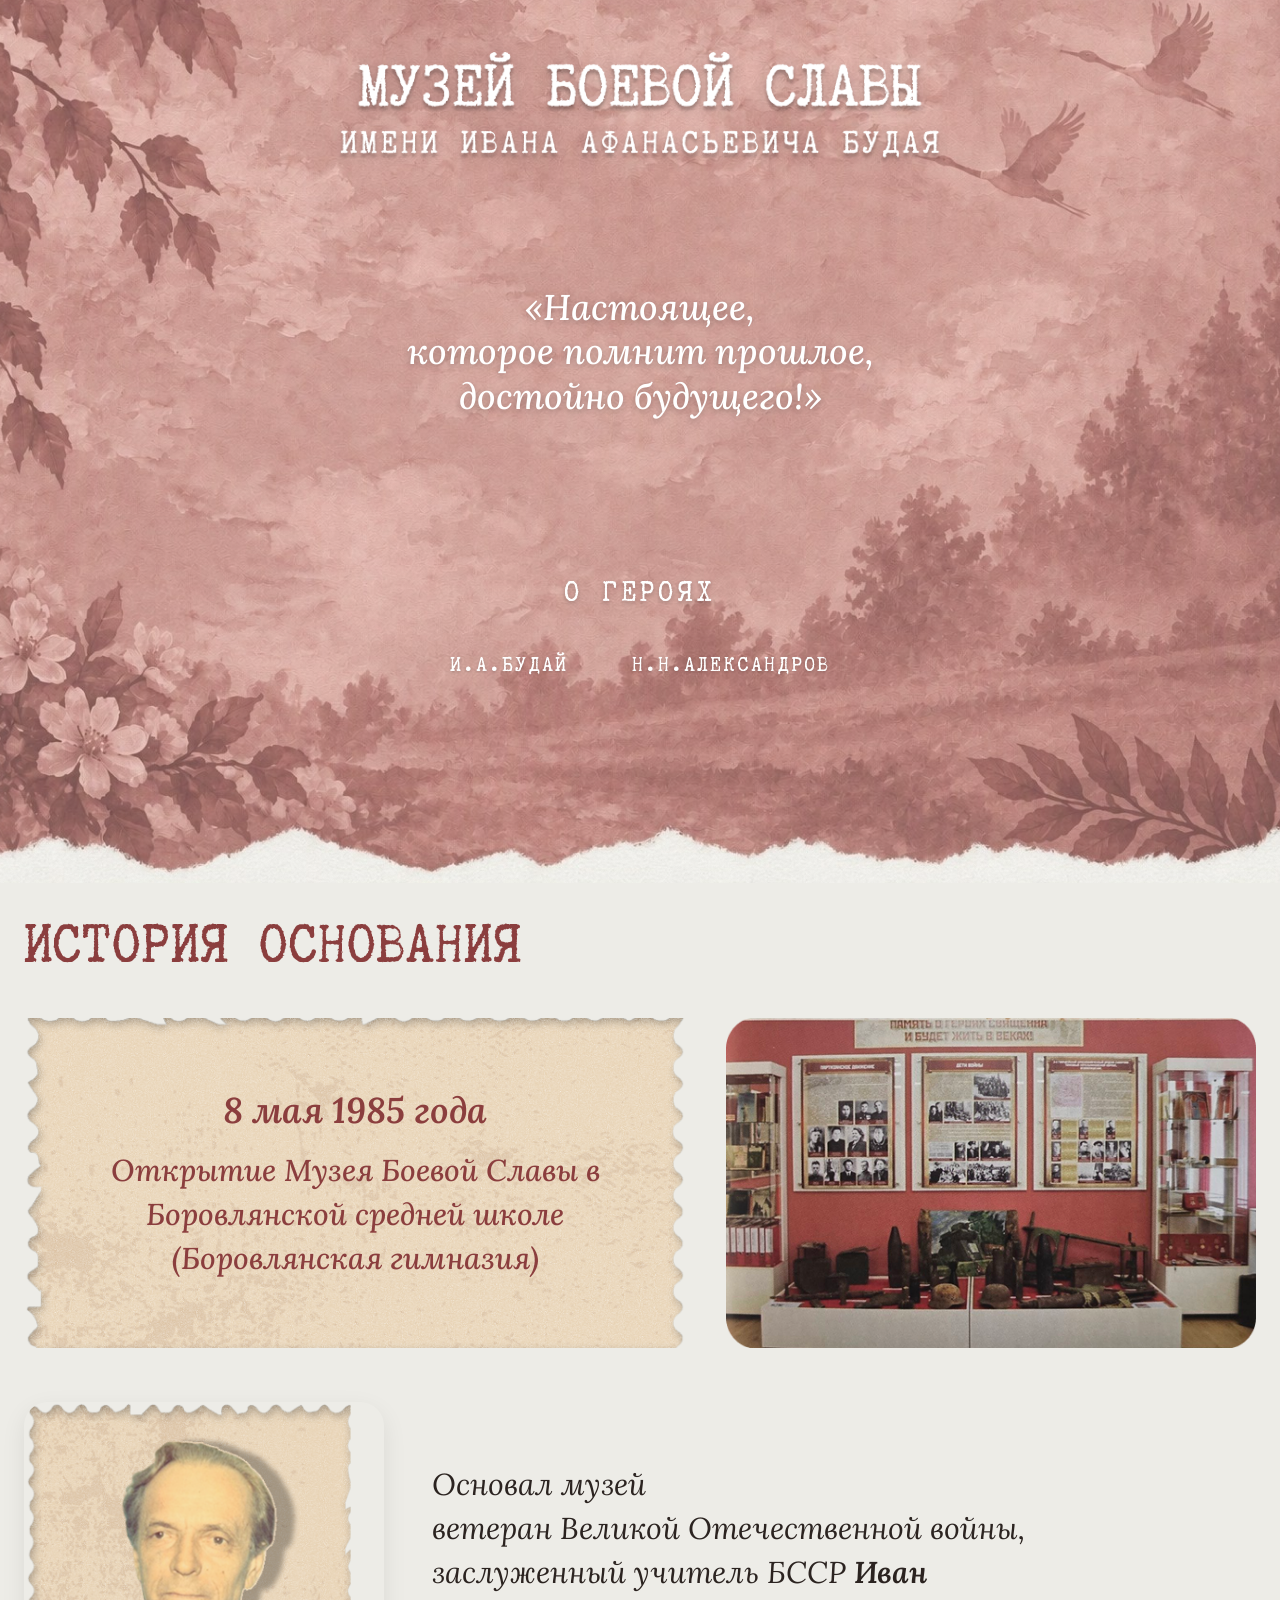
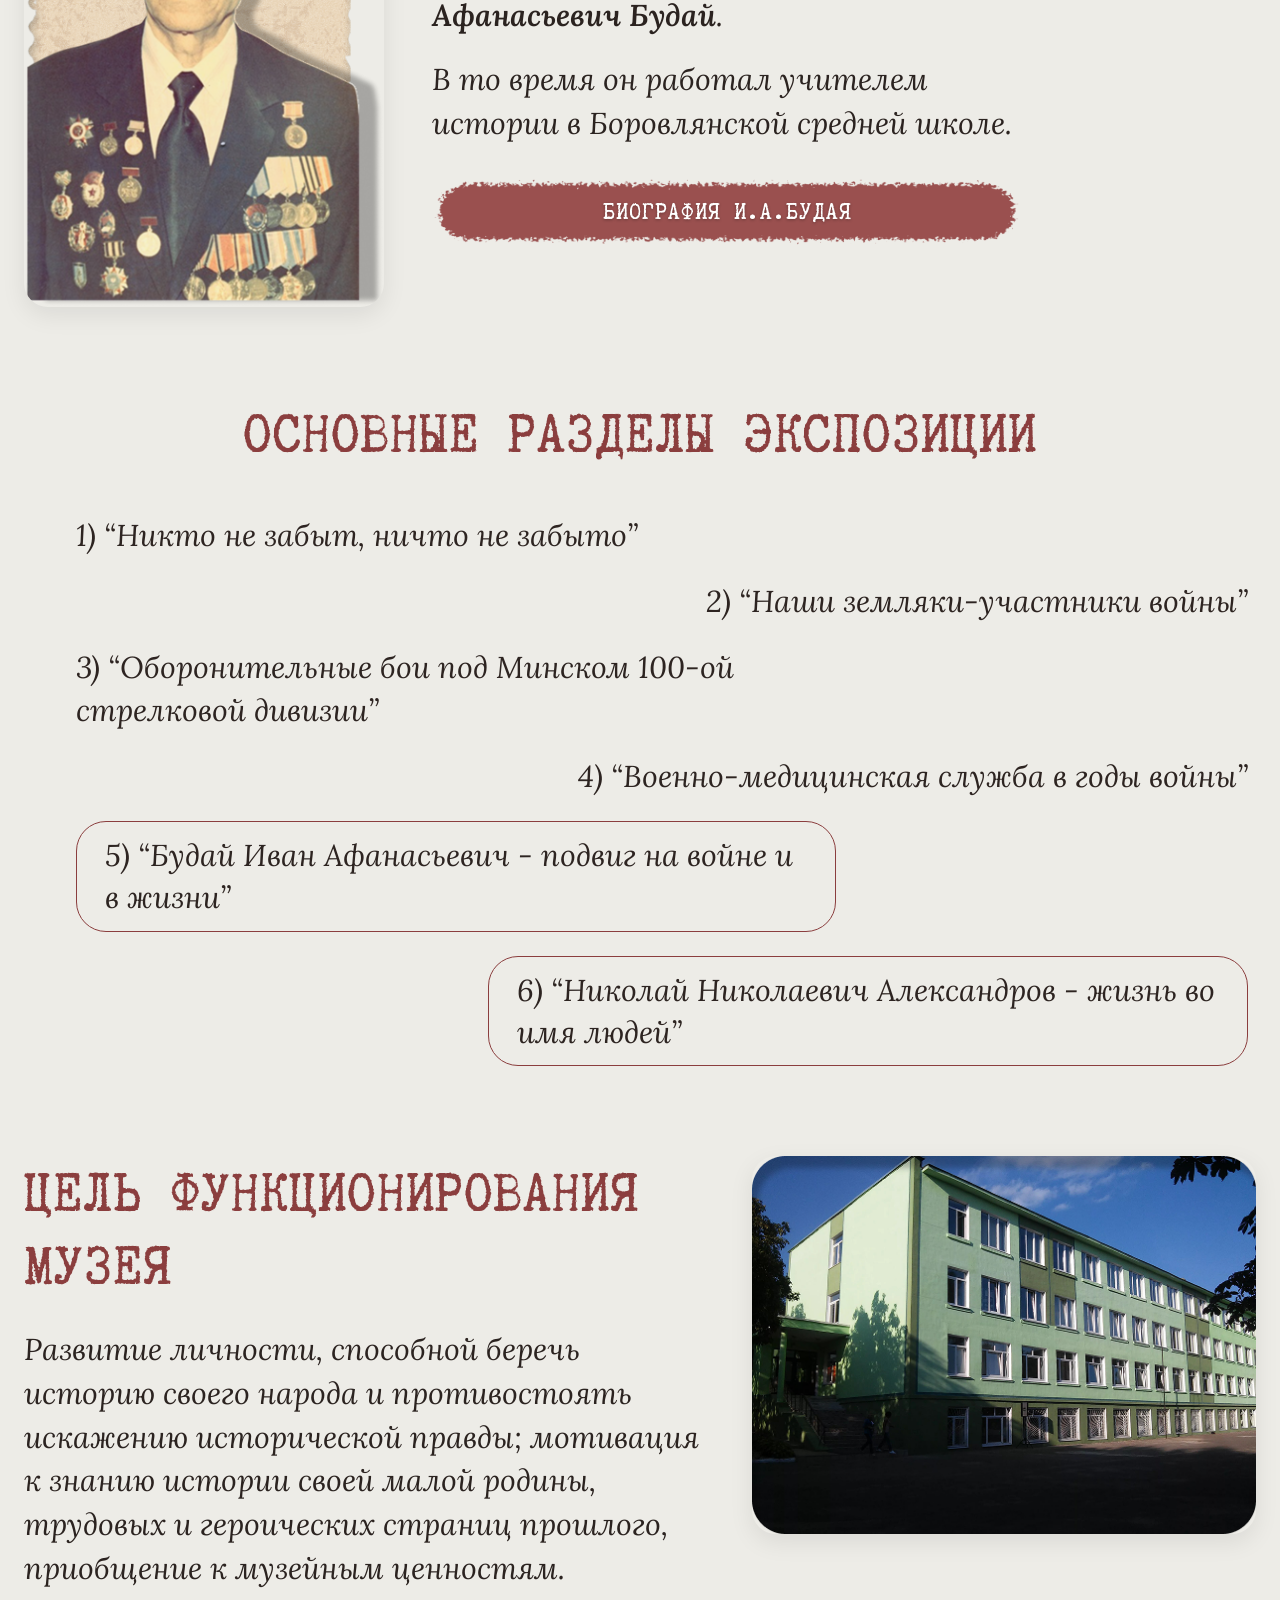
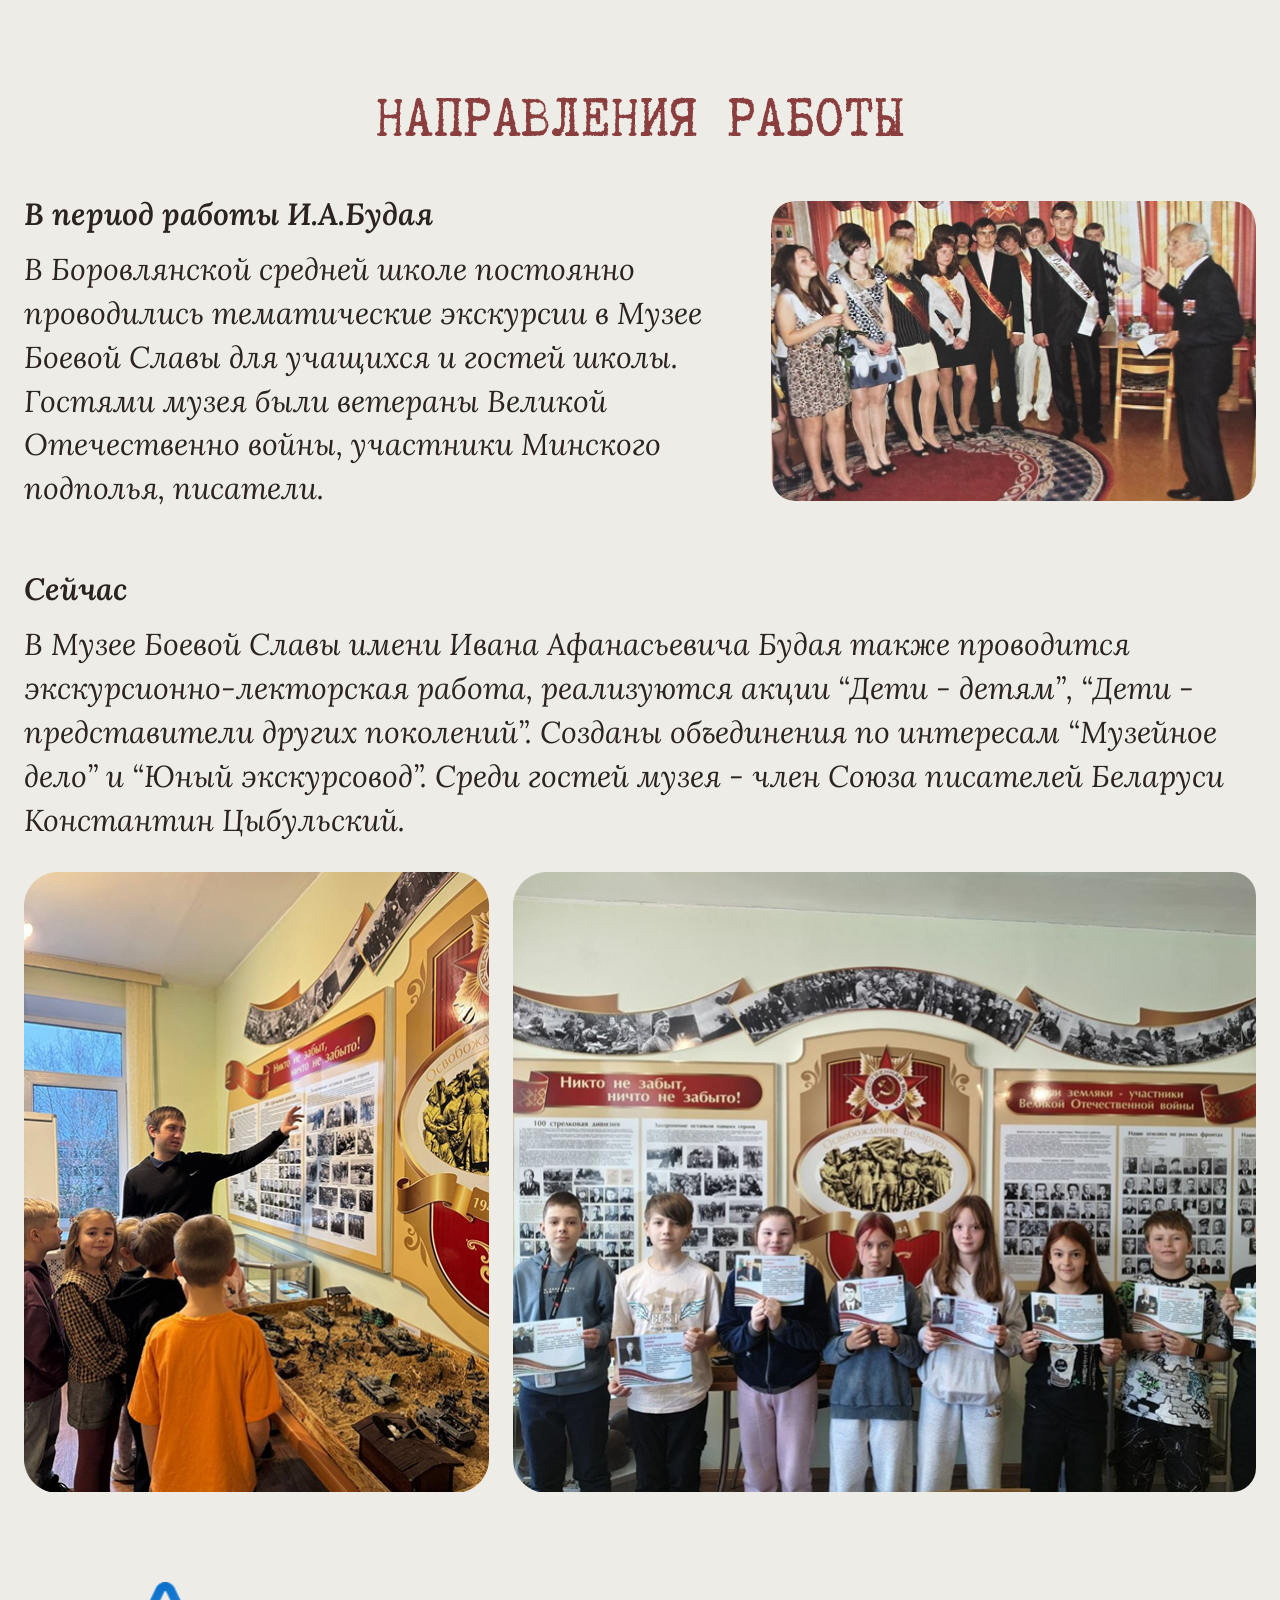
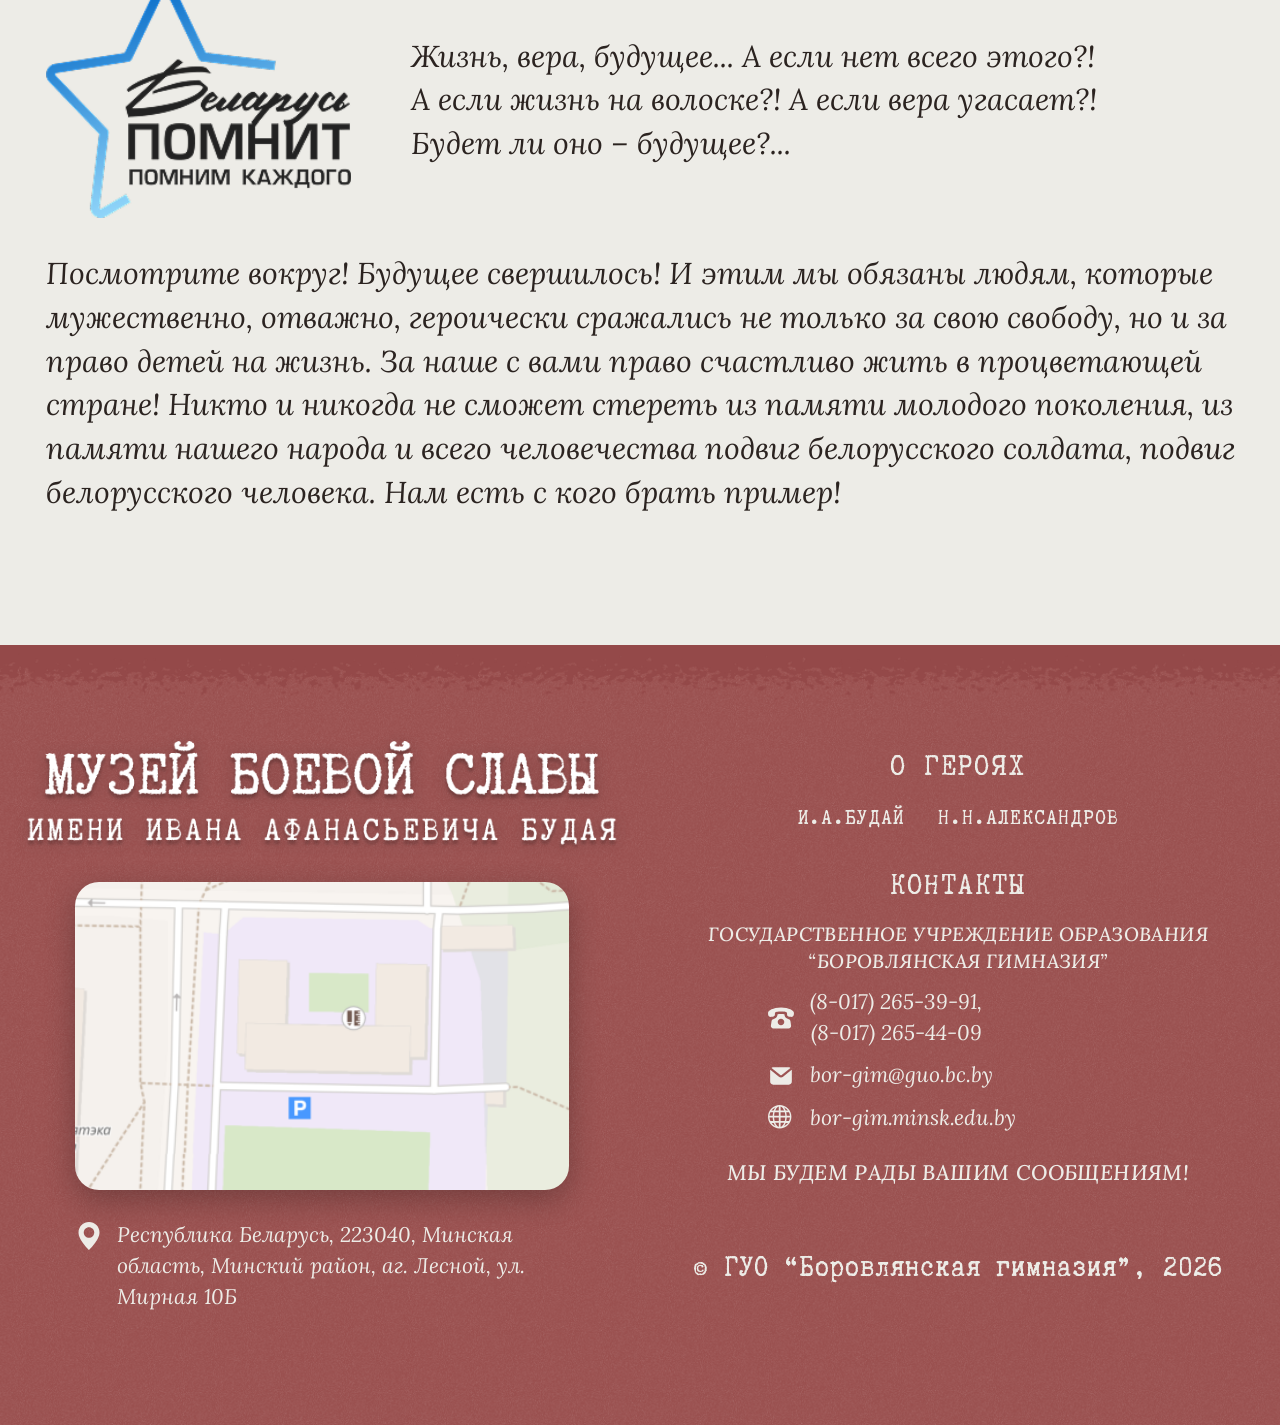
==== commit 475ca4b4: "Update index.html" ====
--- a/index.html
+++ b/index.html
@@ -261,7 +261,7 @@
 
             <div class="footer-contact-row">
               <img src="assets/img/icons/phone.svg" alt="Телефон" loading="lazy" decoding="async">
-              <span>(8-017) 265-39-91,<br>(8-017) 265-44-09</span>
+              <span style="display: block; text-align: center;">(8-017) 265-39-91,<br>(8-017) 265-44-09</span>
             </div>
 
             <a href="mailto:bor-gim@guo.bc.by" class="footer-contact-row">
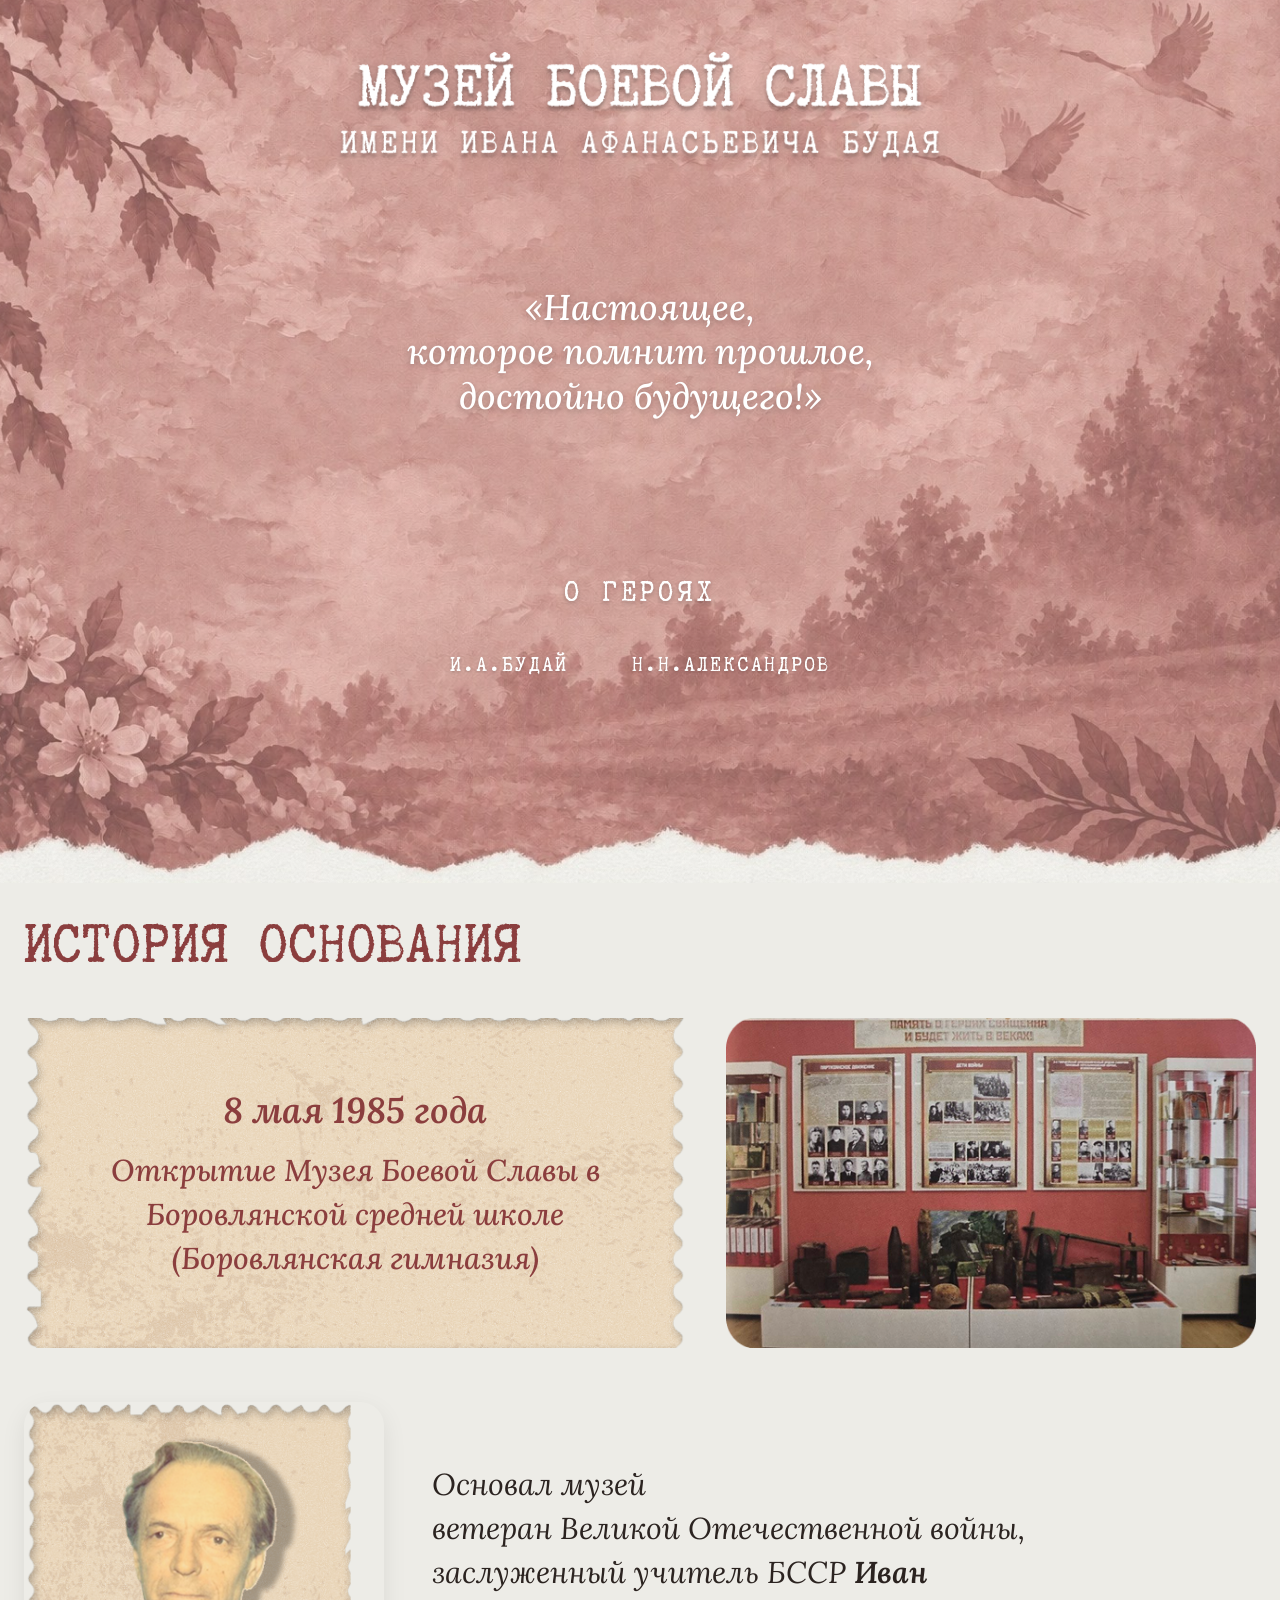
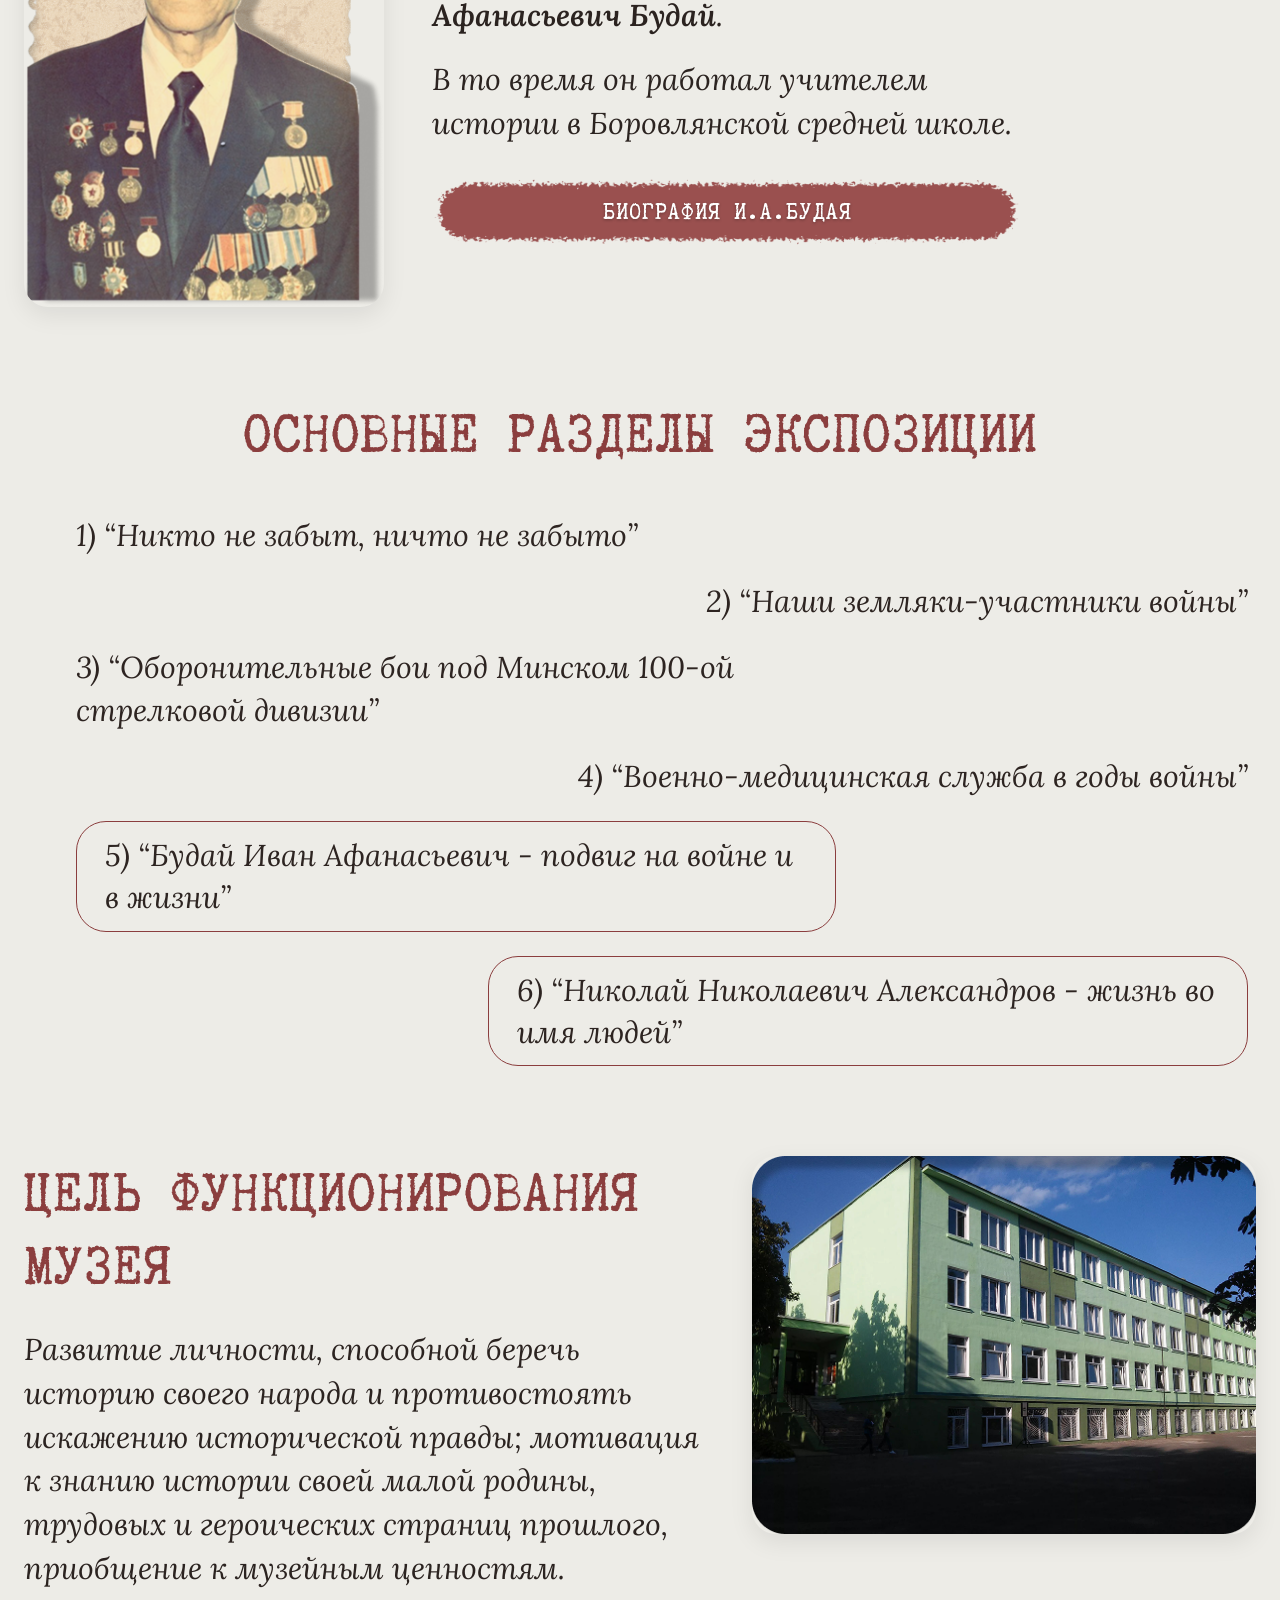
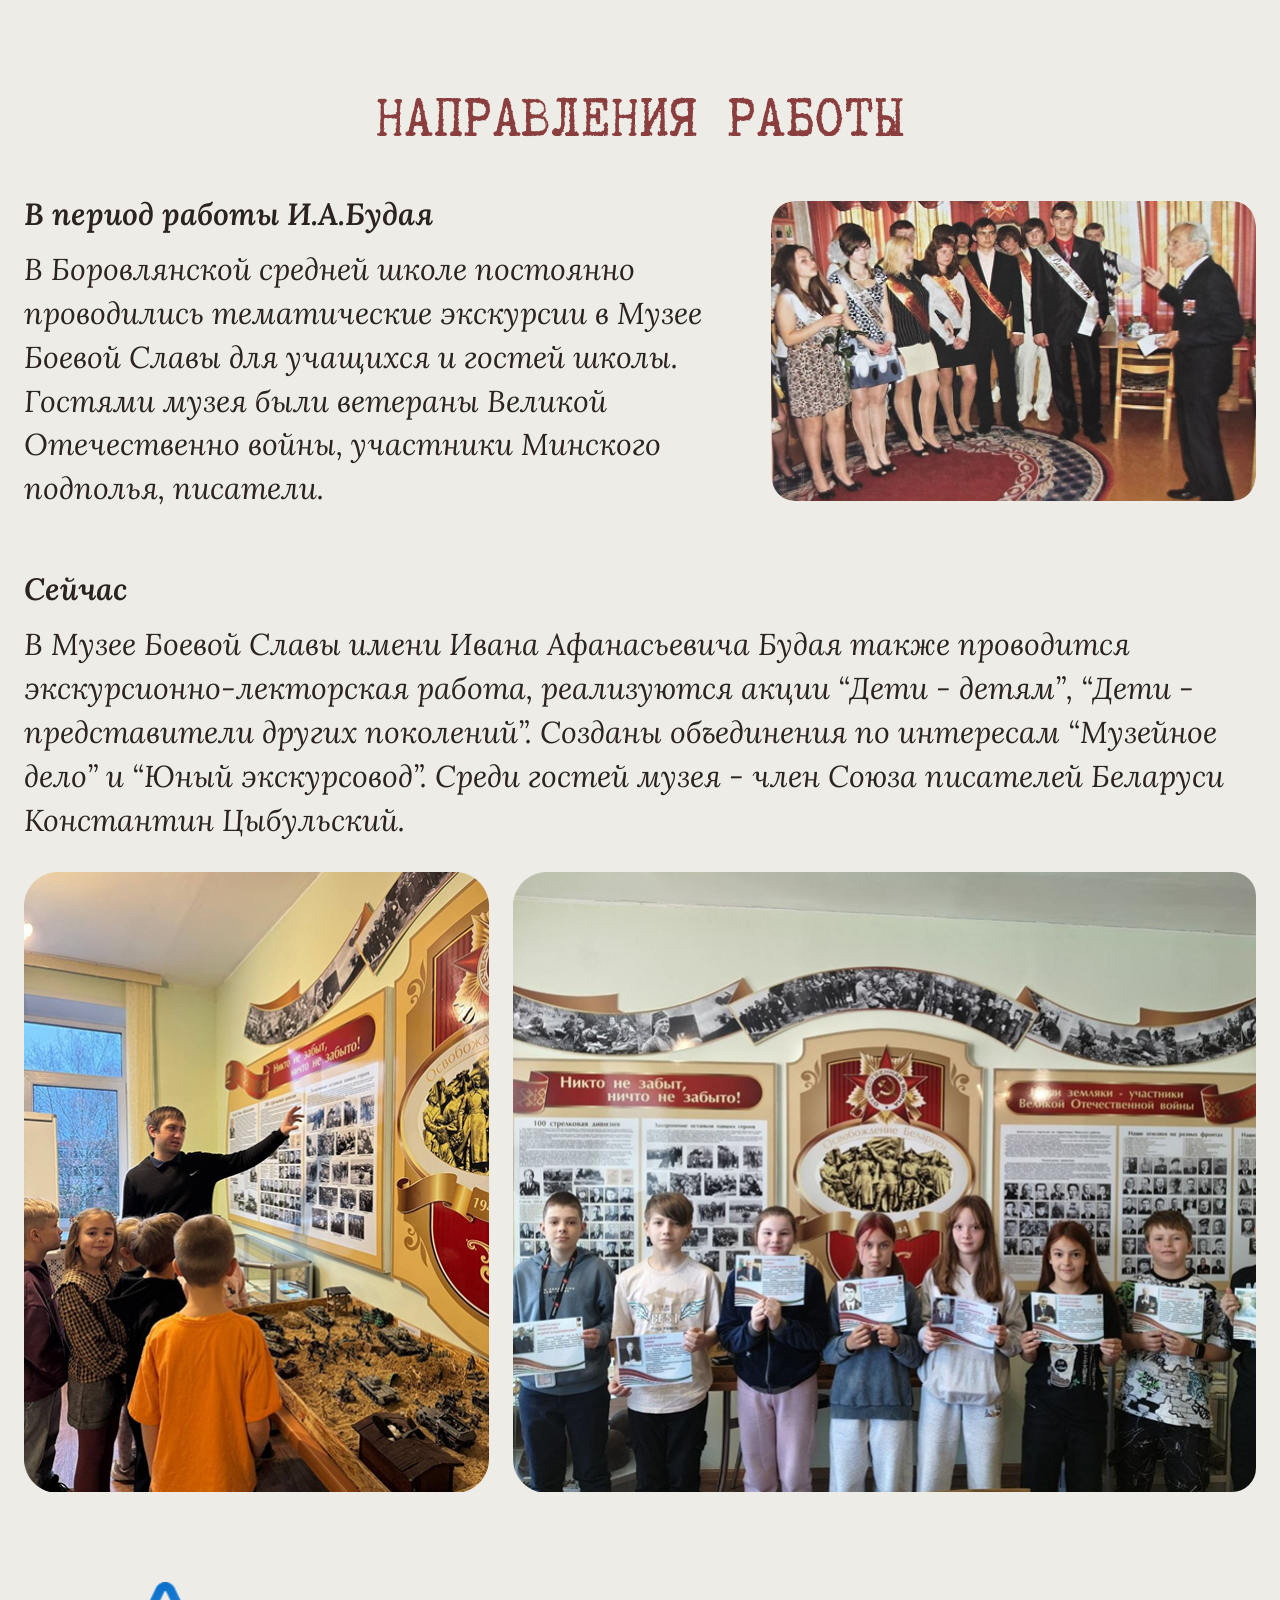
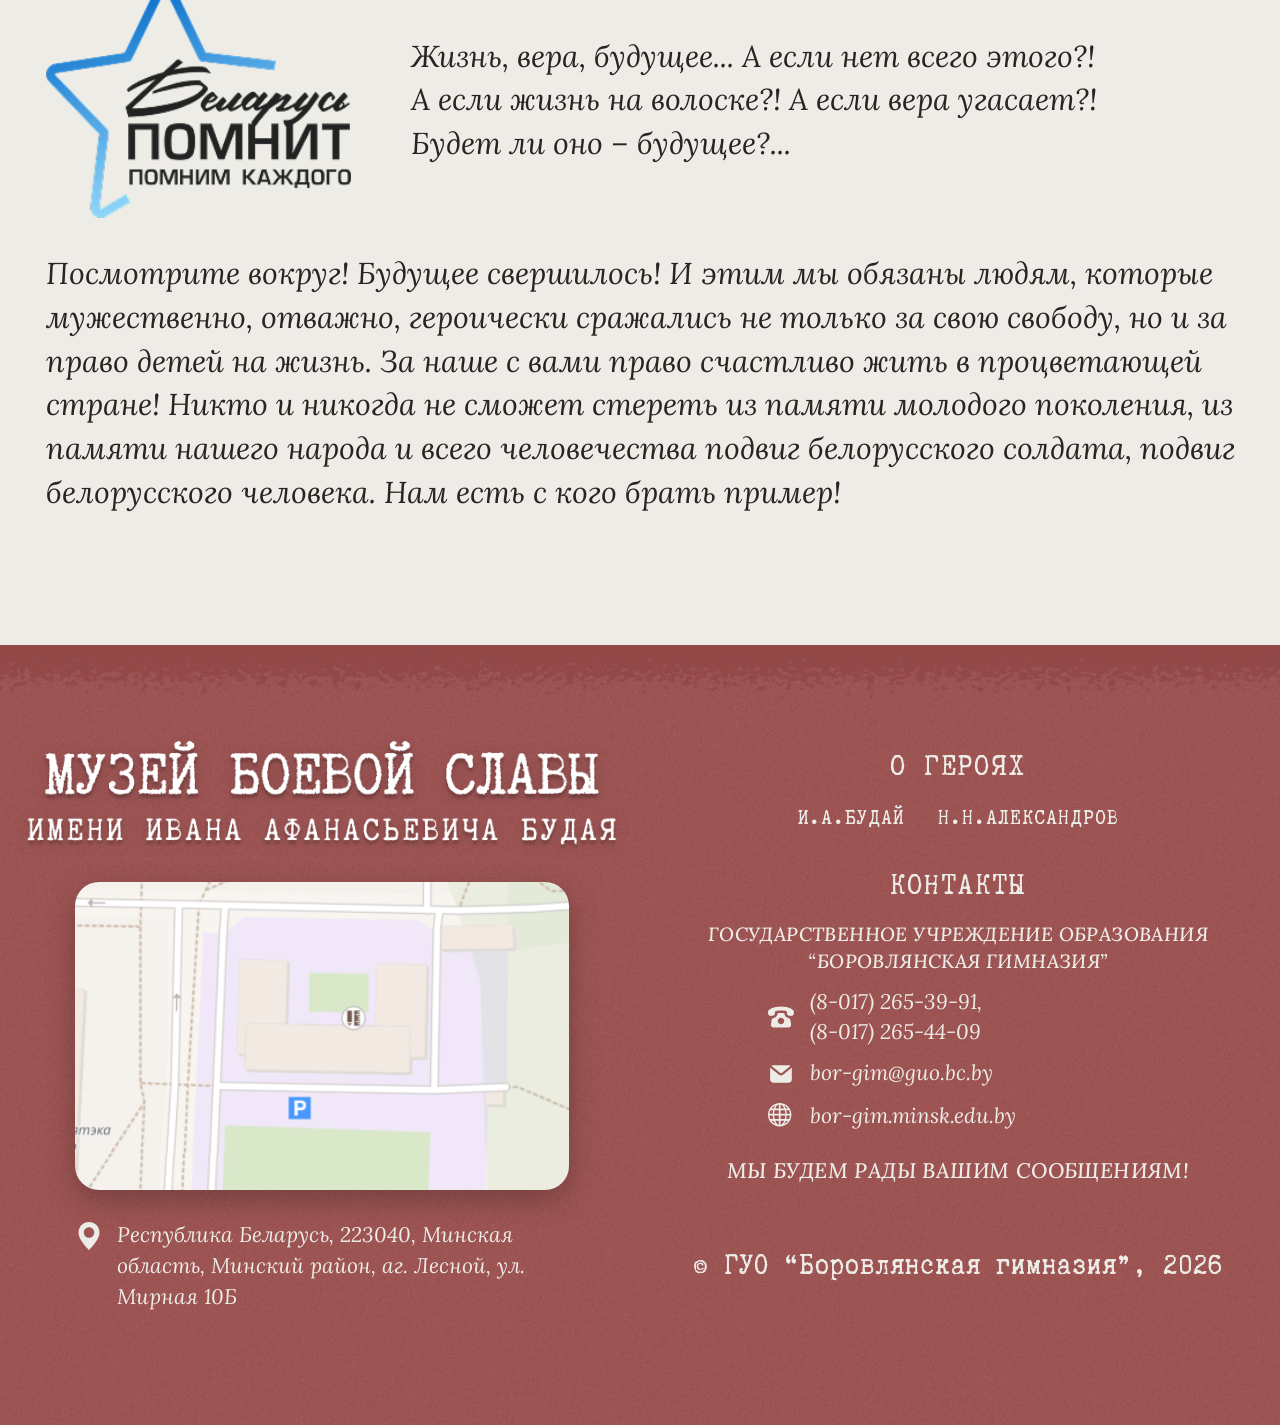
==== commit 3aa08596: "Update index.html" ====
--- a/index.html
+++ b/index.html
@@ -7,7 +7,7 @@
   <meta name="description" content="Музей Боевой Славы имени Ивана Афанасьевича Будая в ГУО «Боровлянская гимназия» — история, экспозиция, герои.">
   <link rel="preload" as="image" href="assets/img/banner.png">
   <link rel="stylesheet" href="css/style.css?v=20261109-8">
-  <link rel="icon" type="image/png" href="assets/img/logo.png">
+  <link rel="icon" type="image/svg+xml" href="assets/img/favicon.svg">
 </head>
 <body>
 
@@ -261,7 +261,7 @@
 
             <div class="footer-contact-row">
               <img src="assets/img/icons/phone.svg" alt="Телефон" loading="lazy" decoding="async">
-              <span style="display: block; text-align: center;">(8-017) 265-39-91,<br>(8-017) 265-44-09</span>
+              <span style="display: block; line-height: 1.4;">(8-017) 265-39-91,<br>(8-017) 265-44-09</span>
             </div>
 
             <a href="mailto:bor-gim@guo.bc.by" class="footer-contact-row">
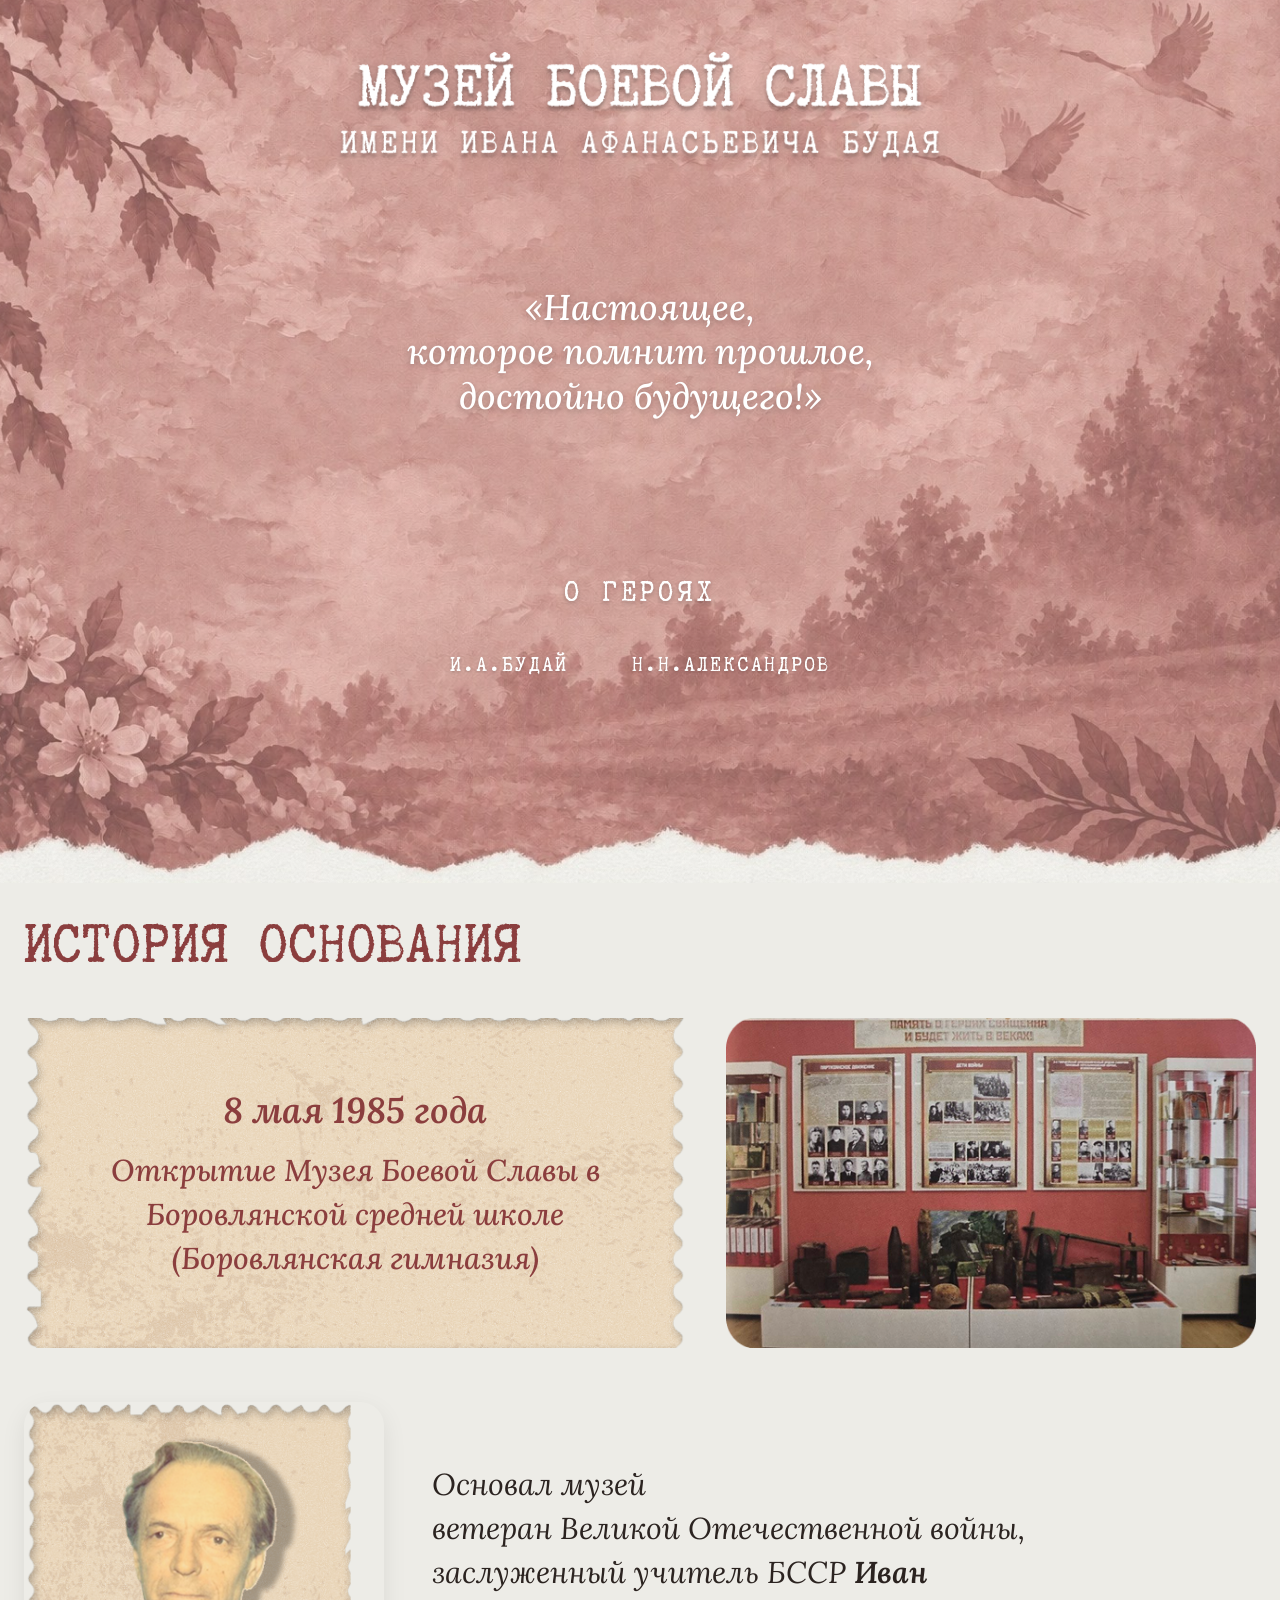
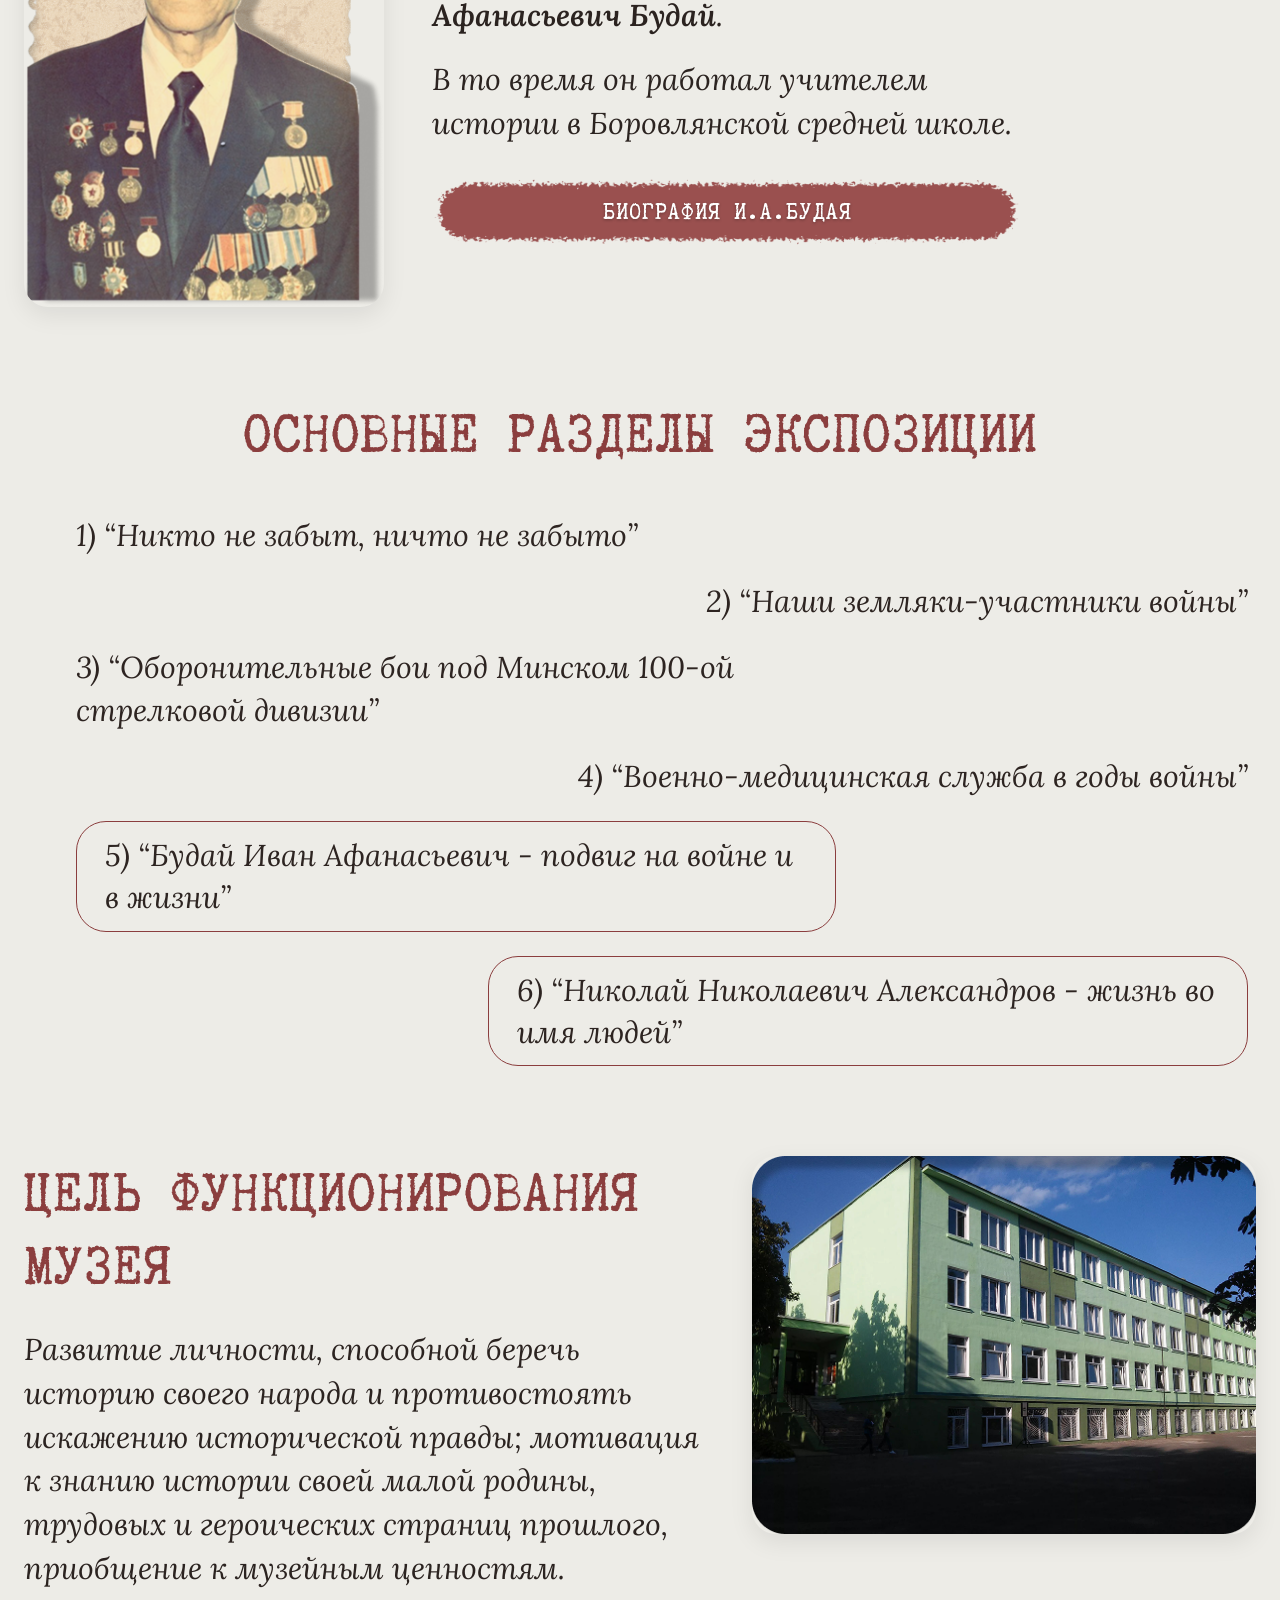
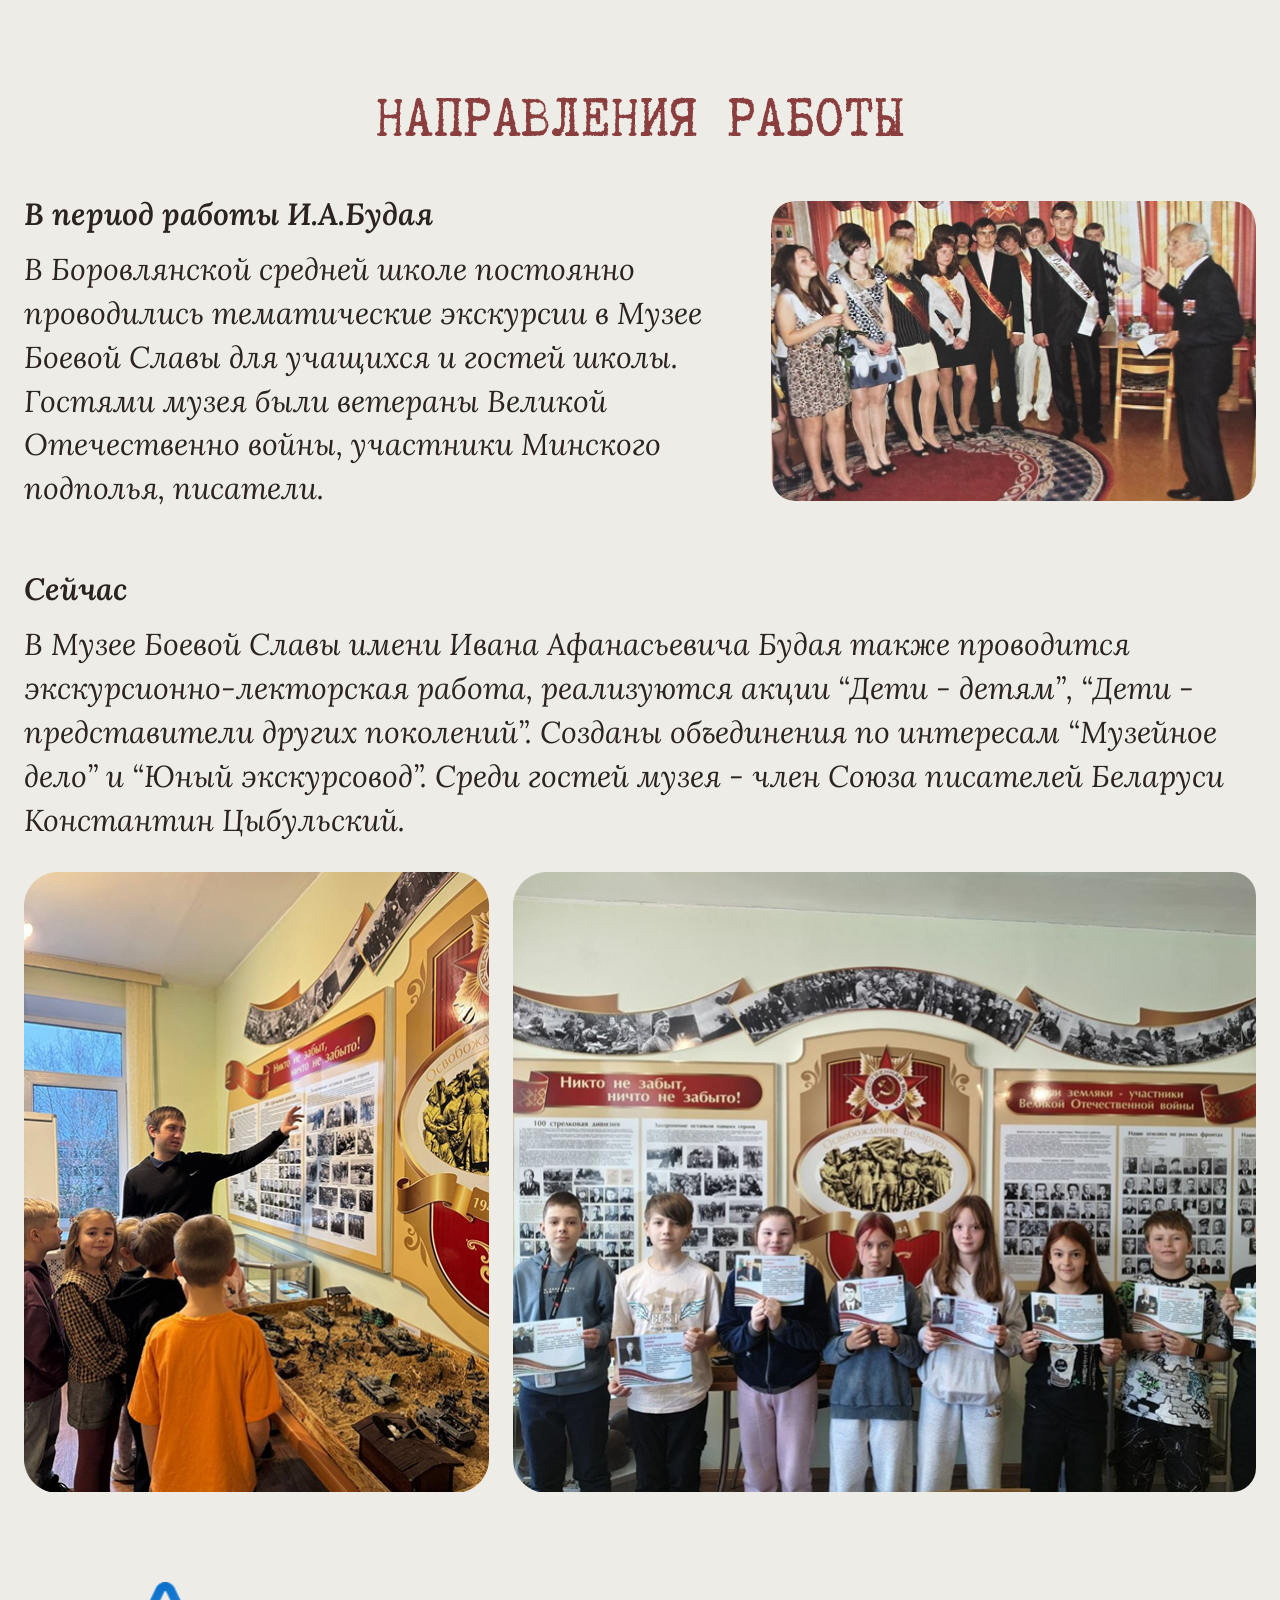
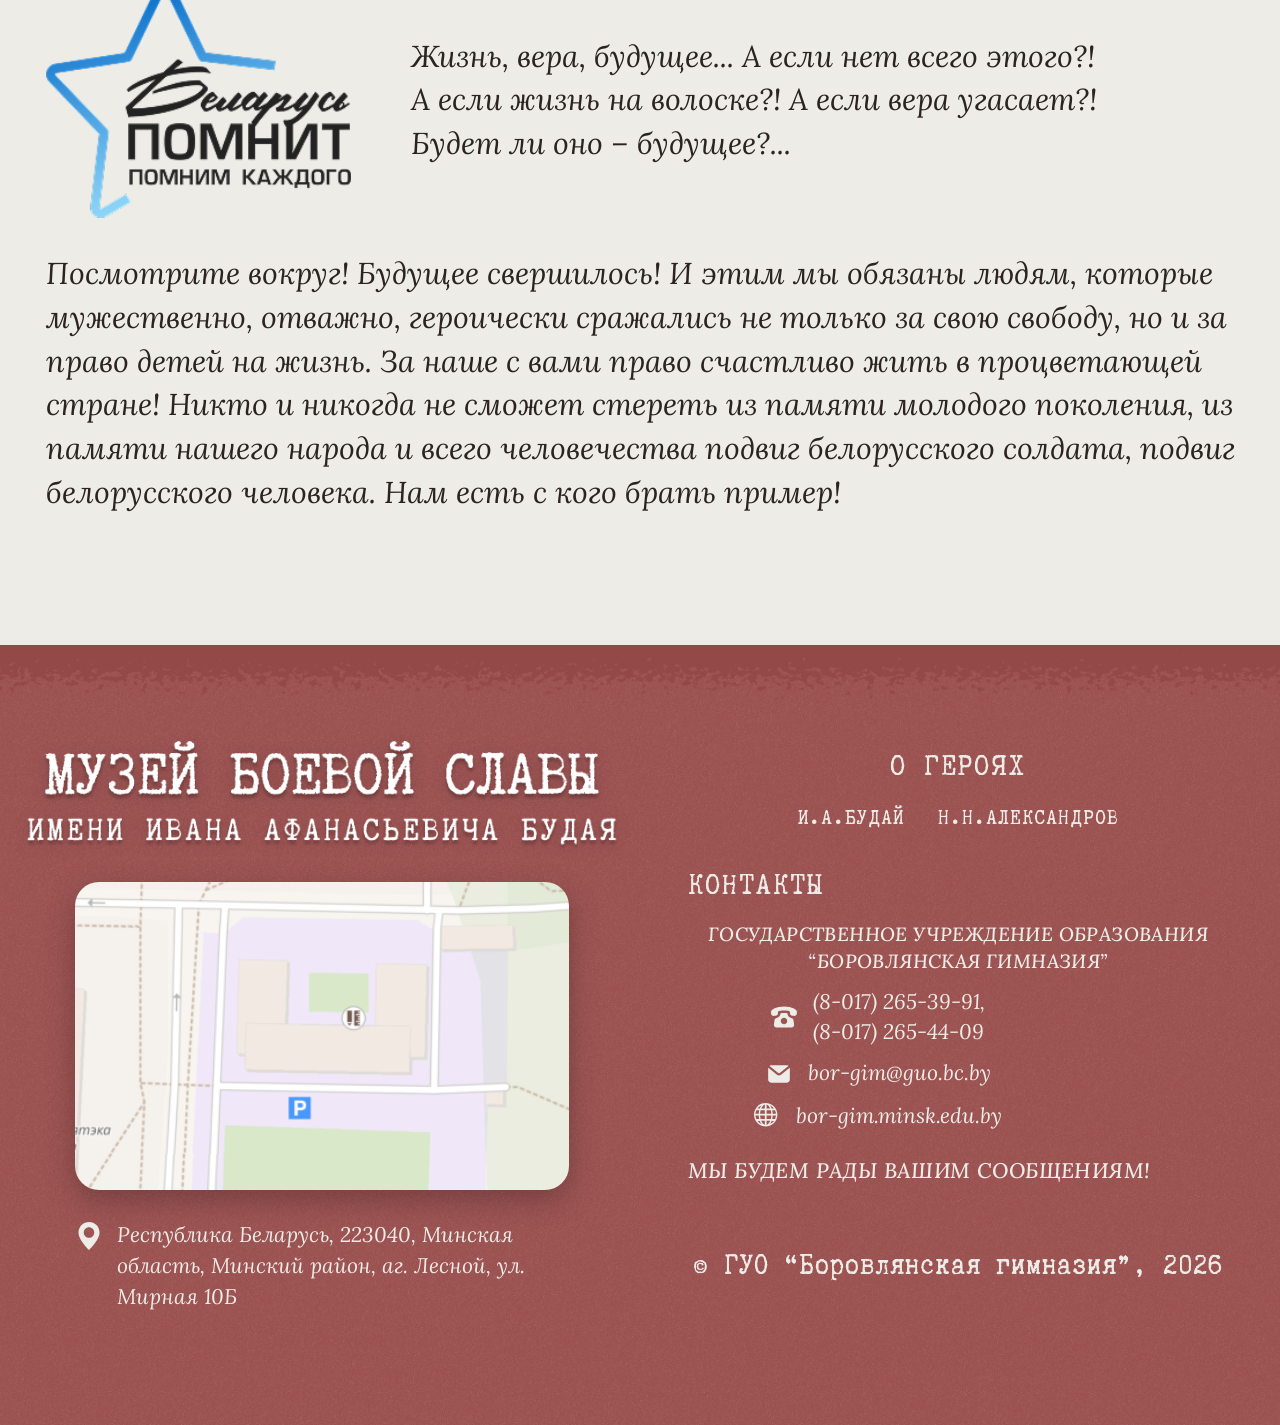
==== commit 45b3f826: "Update index.html" ====
--- a/index.html
+++ b/index.html
@@ -261,7 +261,7 @@
 
             <div class="footer-contact-row">
               <img src="assets/img/icons/phone.svg" alt="Телефон" loading="lazy" decoding="async">
-              <span style="display: block; line-height: 1.4;">(8-017) 265-39-91,<br>(8-017) 265-44-09</span>
+              <span style="display: block; text-align: left; line-height: 1.4;">(8-017) 265-39-91,<br>(8-017) 265-44-09</span>
             </div>
 
             <a href="mailto:bor-gim@guo.bc.by" class="footer-contact-row">
--- a/css/style.css
+++ b/css/style.css
@@ -1238,7 +1238,7 @@
 .footer-contacts-block {
   display: flex;
   flex-direction: column;
-  align-items: center;
+  align-items: flex-start;
   gap: 12px;
 }
 
@@ -1256,6 +1256,7 @@
 .footer-contact-row {
   display: flex;
   align-items: center;
+  justify-content: center;
   gap: 16px;
   width: 100%;
   max-width: 380px;
